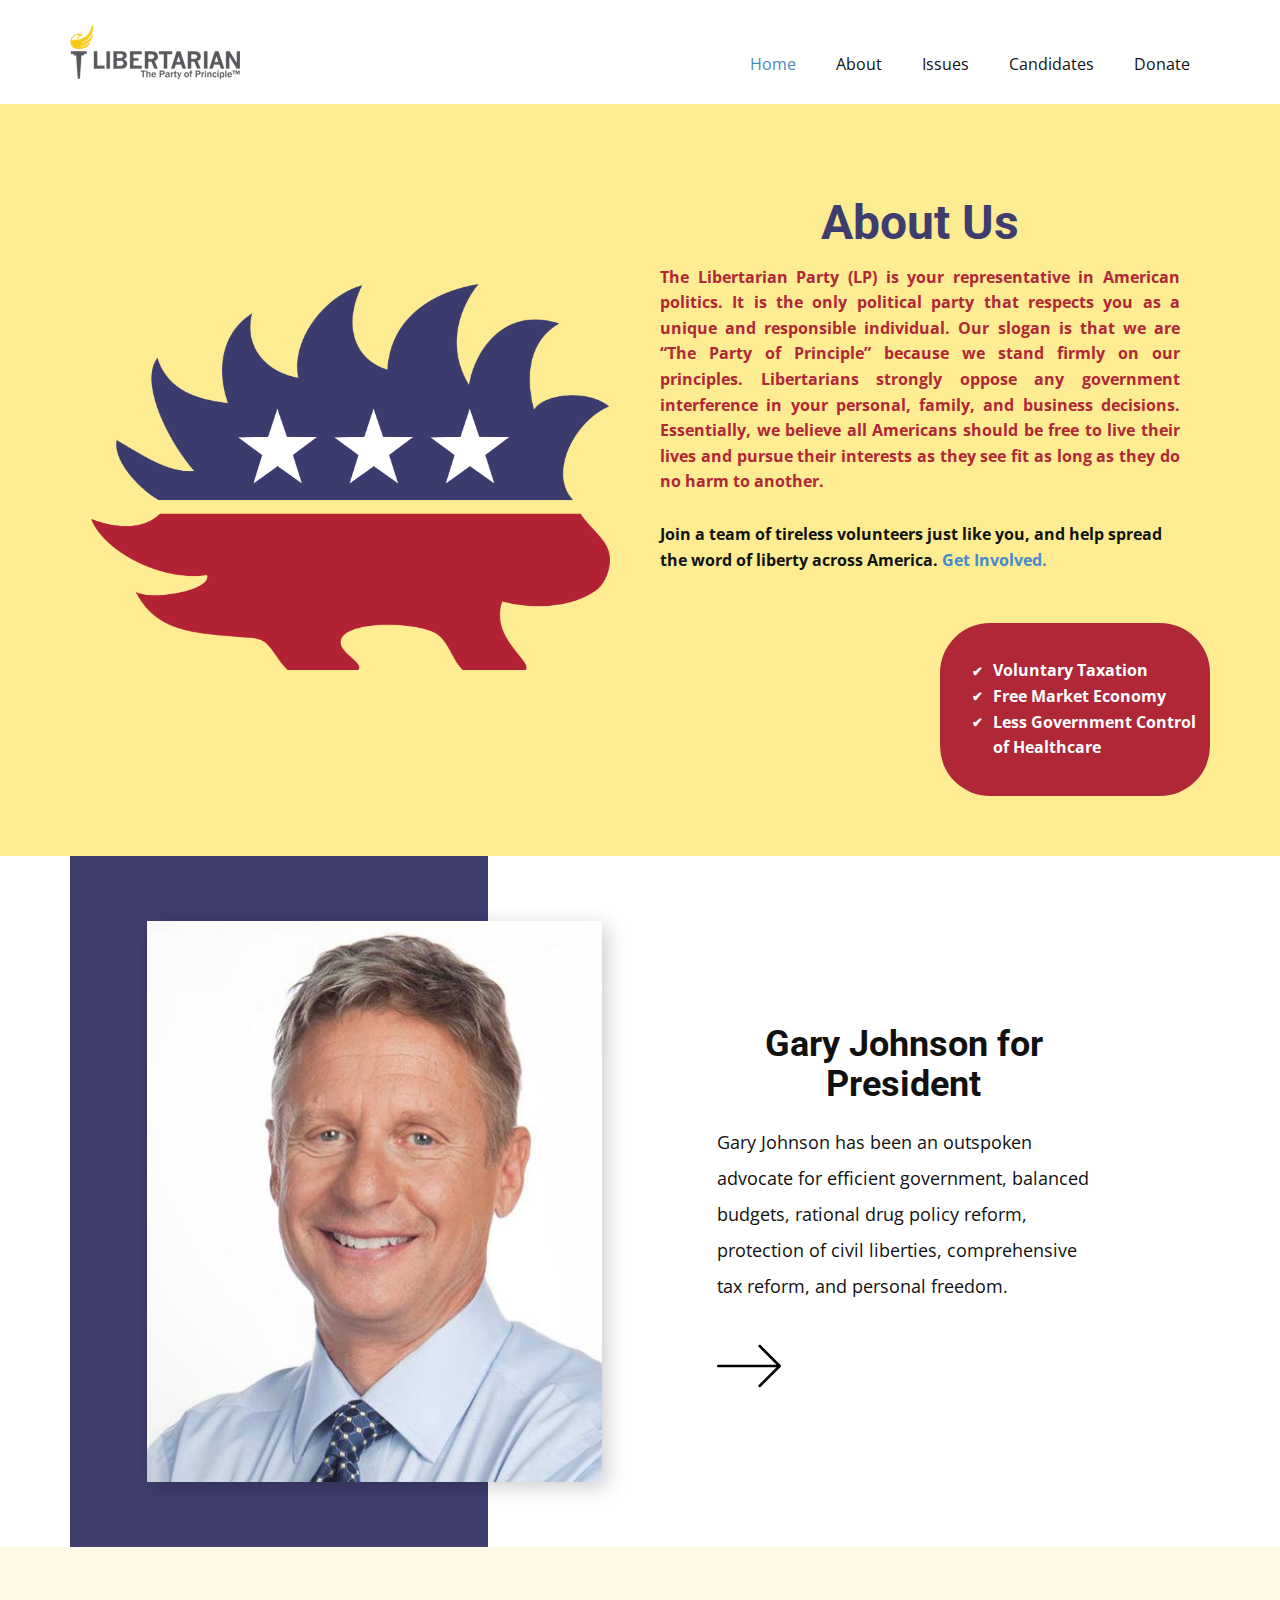
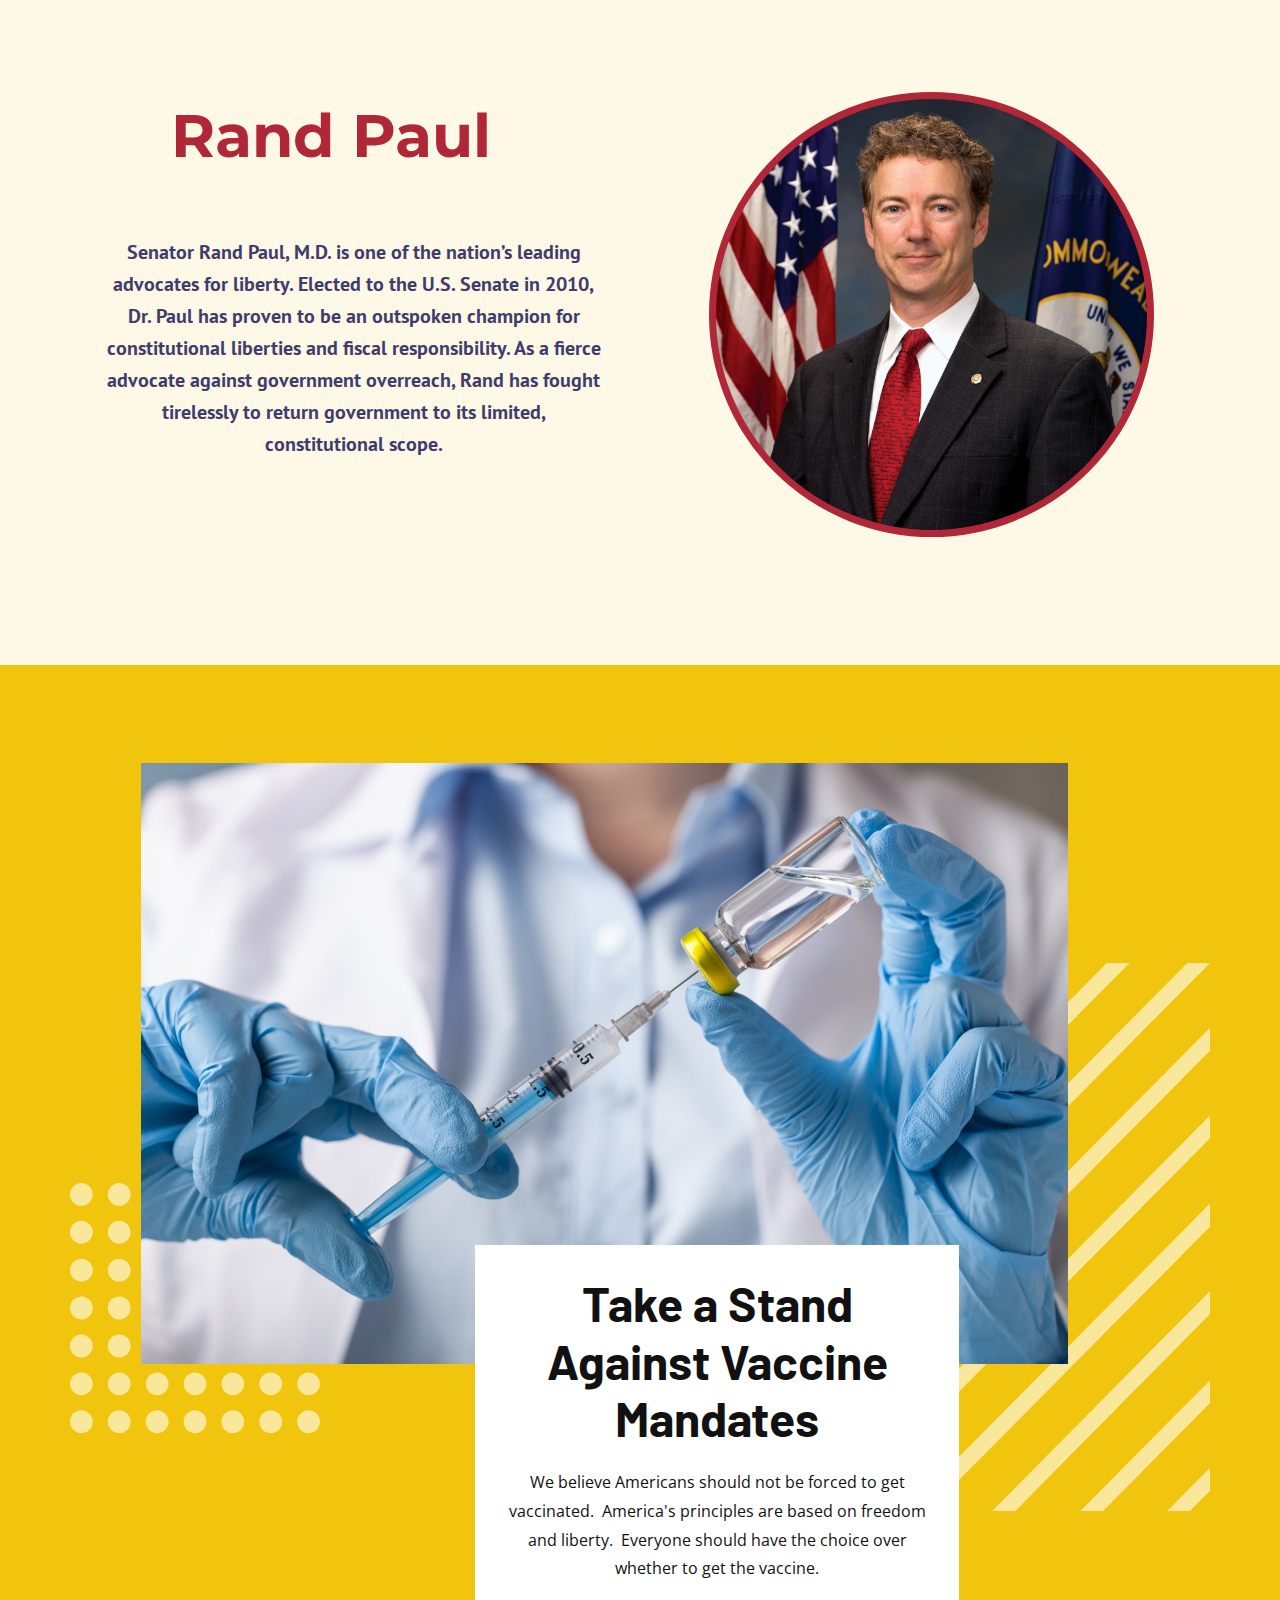
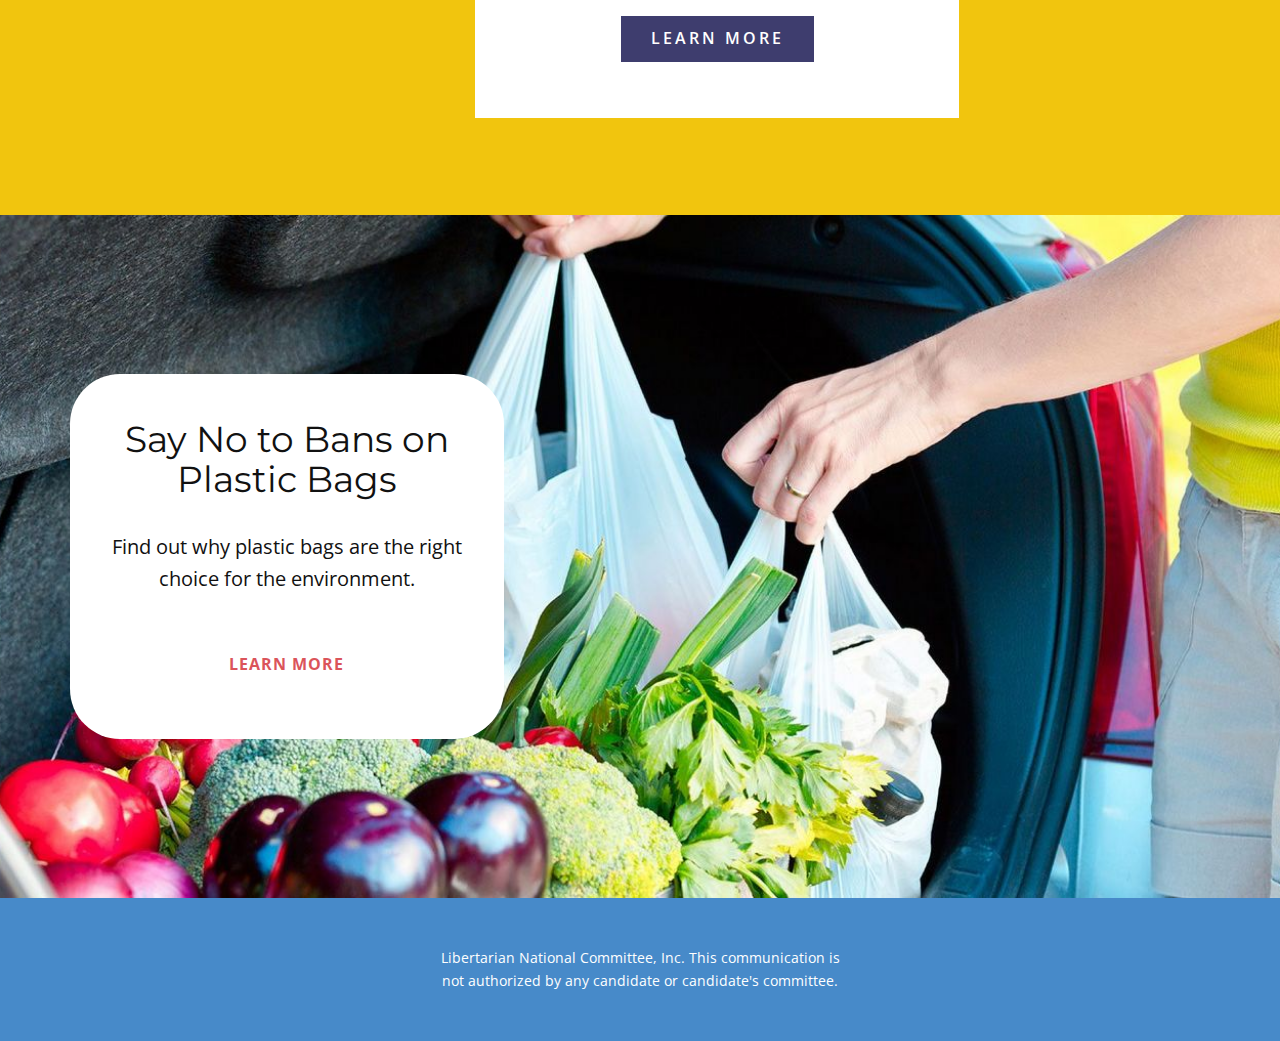
==== index.html @ 95b5e6c5 "first commit" ====
<!DOCTYPE html>
<html style="font-size: 16px;">
  <head>
    <meta name="viewport" content="width=device-width, initial-scale=1.0">
    <meta charset="utf-8">
    <meta name="keywords" content="">
    <meta name="description" content="">
    <meta name="page_type" content="np-template-header-footer-from-plugin">
    <title>Home</title>
    <link rel="stylesheet" href="nicepage.css" media="screen">
<link rel="stylesheet" href="Home.css" media="screen">
    <script class="u-script" type="text/javascript" src="jquery.js" defer=""></script>
    <script class="u-script" type="text/javascript" src="nicepage.js" defer=""></script>
    <meta name="generator" content="Nicepage 3.28.0, nicepage.com">
    <link id="u-theme-google-font" rel="stylesheet" href="https://fonts.googleapis.com/css?family=Roboto:100,100i,300,300i,400,400i,500,500i,700,700i,900,900i|Open+Sans:300,300i,400,400i,600,600i,700,700i,800,800i">
    <link id="u-page-google-font" rel="stylesheet" href="https://fonts.googleapis.com/css?family=Montserrat:100,100i,200,200i,300,300i,400,400i,500,500i,600,600i,700,700i,800,800i,900,900i|PT+Sans:400,400i,700,700i|Barlow:100,100i,200,200i,300,300i,400,400i,500,500i,600,600i,700,700i,800,800i,900,900i">
    
    
    
    
    
    
    <script type="application/ld+json">{
		"@context": "http://schema.org",
		"@type": "Organization",
		"name": "Party",
		"logo": "images/party_of_principle_logo.png"
}</script>
    <meta name="theme-color" content="#478ac9">
    <meta property="og:title" content="Home">
    <meta property="og:description" content="">
    <meta property="og:type" content="website">
  </head>
  <body data-home-page="Home.html" data-home-page-title="Home" class="u-body"><header class="u-clearfix u-header u-white u-header" id="sec-2a60"><div class="u-clearfix u-sheet u-sheet-1">
        <a href="https://nicepage.com" class="u-image u-logo u-image-1" data-image-width="170" data-image-height="56">
          <img src="images/party_of_principle_logo.png" class="u-logo-image u-logo-image-1">
        </a>
        <nav class="u-menu u-menu-dropdown u-offcanvas u-menu-1">
          <div class="menu-collapse" style="font-size: 1rem; letter-spacing: 0px;">
            <a class="u-button-style u-custom-left-right-menu-spacing u-custom-padding-bottom u-custom-top-bottom-menu-spacing u-nav-link u-text-active-palette-1-base u-text-hover-palette-2-base" href="#">
              <svg><use xmlns:xlink="http://www.w3.org/1999/xlink" xlink:href="#menu-hamburger"></use></svg>
              <svg version="1.1" xmlns="http://www.w3.org/2000/svg" xmlns:xlink="http://www.w3.org/1999/xlink"><defs><symbol id="menu-hamburger" viewBox="0 0 16 16" style="width: 16px; height: 16px;"><rect y="1" width="16" height="2"></rect><rect y="7" width="16" height="2"></rect><rect y="13" width="16" height="2"></rect>
</symbol>
</defs></svg>
            </a>
          </div>
          <div class="u-custom-menu u-nav-container">
            <ul class="u-nav u-unstyled u-nav-1"><li class="u-nav-item"><a class="u-button-style u-nav-link u-text-active-palette-1-base u-text-hover-palette-2-base" href="Home.html" style="padding: 10px 20px;">Home</a>
</li><li class="u-nav-item"><a class="u-button-style u-nav-link u-text-active-palette-1-base u-text-hover-palette-2-base" href="About.html" style="padding: 10px 20px;">About</a>
</li><li class="u-nav-item"><a class="u-button-style u-nav-link u-text-active-palette-1-base u-text-hover-palette-2-base" href="Issues.html" style="padding: 10px 20px;">Issues</a>
</li><li class="u-nav-item"><a class="u-button-style u-nav-link u-text-active-palette-1-base u-text-hover-palette-2-base" style="padding: 10px 20px;">Candidates</a>
</li><li class="u-nav-item"><a class="u-button-style u-nav-link u-text-active-palette-1-base u-text-hover-palette-2-base" style="padding: 10px 20px;">Donate</a>
</li></ul>
          </div>
          <div class="u-custom-menu u-nav-container-collapse">
            <div class="u-black u-container-style u-inner-container-layout u-opacity u-opacity-95 u-sidenav">
              <div class="u-inner-container-layout u-sidenav-overflow">
                <div class="u-menu-close"></div>
                <ul class="u-align-center u-nav u-popupmenu-items u-unstyled u-nav-2"><li class="u-nav-item"><a class="u-button-style u-nav-link" href="Home.html" style="padding: 10px 20px;">Home</a>
</li><li class="u-nav-item"><a class="u-button-style u-nav-link" href="About.html" style="padding: 10px 20px;">About</a>
</li><li class="u-nav-item"><a class="u-button-style u-nav-link" href="Issues.html" style="padding: 10px 20px;">Issues</a>
</li><li class="u-nav-item"><a class="u-button-style u-nav-link" style="padding: 10px 20px;">Candidates</a>
</li><li class="u-nav-item"><a class="u-button-style u-nav-link" style="padding: 10px 20px;">Donate</a>
</li></ul>
              </div>
            </div>
            <div class="u-black u-menu-overlay u-opacity u-opacity-70"></div>
          </div>
        </nav>
      </div></header>
    <section class="u-clearfix u-custom-color-5 u-section-1" id="carousel_c91f">
      <div class="u-clearfix u-sheet u-sheet-1">
        <div class="u-clearfix u-expanded-width u-gutter-20 u-layout-wrap u-layout-wrap-1">
          <div class="u-layout">
            <div class="u-layout-row">
              <div class="u-size-30-lg u-size-30-xl u-size-31-sm u-size-31-xs u-size-60-md">
                <div class="u-layout-col">
                  <div class="u-align-center u-container-style u-layout-cell u-left-cell u-size-60 u-layout-cell-1">
                    <div class="u-container-layout u-container-layout-1">
                      <img class="u-align-center u-image u-image-contain u-image-1" src="images/3194px-Libertarian_Party_Porcupine_28USA29.png" data-image-width="1600" data-image-height="1189">
                    </div>
                  </div>
                </div>
              </div>
              <div class="u-size-29-sm u-size-29-xs u-size-30-lg u-size-30-xl u-size-60-md">
                <div class="u-layout-col">
                  <div class="u-size-40">
                    <div class="u-layout-row">
                      <div class="u-container-style u-layout-cell u-right-cell u-size-60 u-layout-cell-2">
                        <div class="u-container-layout u-valign-bottom u-container-layout-2">
                          <h4 class="u-align-center u-text u-text-custom-color-1 u-text-1">About Us</h4>
                          <p class="u-align-justify u-text u-text-custom-color-2 u-text-2">The Libertarian Party (LP) is your representative in American politics. It is the only political party that respects you as a unique and responsible individual. Our slogan is that we are “The Party of Principle” because we stand firmly on our principles. Libertarians strongly oppose any government interference in your personal, family, and business decisions. Essentially, we believe all Americans should be free to live their lives and pursue their interests as they see fit as long as they do no harm to another.</p>
                          <p class="u-text u-text-3"> Join a team of tireless volunteers just like you, and help spread the word of liberty across America.&nbsp;<a href="http://www.lp.org/volunteer" class="u-active-none u-border-none u-btn u-button-style u-hover-none u-none u-text-palette-1-base u-btn-1">Get Involved.</a>
                          </p>
                        </div>
                      </div>
                    </div>
                  </div>
                  <div class="u-size-20">
                    <div class="u-layout-row">
                      <div class="u-container-style u-hidden-md u-hidden-sm u-hidden-xs u-layout-cell u-size-30 u-layout-cell-3">
                        <div class="u-container-layout u-container-layout-3"></div>
                      </div>
                      <div class="u-align-left-md u-align-left-sm u-align-left-xs u-container-style u-custom-color-2 u-layout-cell u-radius-50 u-right-cell u-shape-round u-size-30 u-layout-cell-4">
                        <div class="u-container-layout u-valign-middle u-container-layout-4">
                          <ul class="u-custom-list u-text u-text-default u-text-4">
                            <li>
                              <div class="class u-list-icon">
                                <div>✔</div>
                              </div>Voluntary Taxation
                            </li>
                            <li>
                              <div class="class u-list-icon">
                                <div>✔</div>
                              </div>Free Market Economy
                            </li>
                            <li>
                              <div class="class u-list-icon">
                                <div>✔</div>
                              </div>Less Government Control of Healthcare
                            </li>
                          </ul>
                        </div>
                      </div>
                    </div>
                  </div>
                </div>
              </div>
            </div>
          </div>
        </div>
      </div>
    </section>
    <section class="u-clearfix u-section-2" id="carousel_3bdb">
      <div class="u-clearfix u-sheet u-sheet-1">
        <div class="u-clearfix u-expanded-width-sm u-expanded-width-xs u-layout-wrap u-layout-wrap-1">
          <div class="u-layout">
            <div class="u-layout-row">
              <div class="u-container-style u-custom-color-1 u-layout-cell u-size-22 u-layout-cell-1">
                <div class="u-container-layout u-valign-middle-lg u-valign-middle-md u-container-layout-1">
                  <img src="images/Liber-Candidate.jpg" alt="" class="u-image u-image-default u-image-1" data-image-width="850" data-image-height="570">
                </div>
              </div>
              <div class="u-align-left u-container-style u-layout-cell u-size-38 u-layout-cell-2">
                <div class="u-container-layout u-valign-middle u-container-layout-2">
                  <h2 class="u-align-center u-text u-text-1">Gary Johnson for President</h2>
                  <p class="u-text u-text-2"> Gary Johnson has been an outspoken advocate for efficient government, balanced budgets, rational drug policy reform, protection of civil liberties, comprehensive tax reform, and personal freedom.</p><span class="u-icon u-icon-circle u-text-black u-icon-1"><svg class="u-svg-link" preserveAspectRatio="xMidYMin slice" viewBox="0 0 512 512" style=""><use xmlns:xlink="http://www.w3.org/1999/xlink" xlink:href="#svg-13fb"></use></svg><svg xmlns="http://www.w3.org/2000/svg" xmlns:xlink="http://www.w3.org/1999/xlink" version="1.1" xml:space="preserve" class="u-svg-content" viewBox="0 0 512 512" x="0px" y="0px" id="svg-13fb" style="enable-background:new 0 0 512 512;"><g><g><path d="M508.875,248.458l-160-160c-4.167-4.167-10.917-4.167-15.083,0c-4.167,4.167-4.167,10.917,0,15.083l141.792,141.792    H10.667C4.771,245.333,0,250.104,0,256s4.771,10.667,10.667,10.667h464.917L333.792,408.458c-4.167,4.167-4.167,10.917,0,15.083    c2.083,2.083,4.813,3.125,7.542,3.125c2.729,0,5.458-1.042,7.542-3.125l160-160C513.042,259.375,513.042,252.625,508.875,248.458z    "></path>
</g>
</g></svg></span>
                </div>
              </div>
            </div>
          </div>
        </div>
      </div>
    </section>
    <section class="u-align-left u-clearfix u-palette-3-light-3 u-section-3" id="carousel_ae07">
      <div class="u-clearfix u-sheet u-sheet-1">
        <div class="u-clearfix u-expanded-width u-layout-wrap u-layout-wrap-1">
          <div class="u-gutter-0 u-layout">
            <div class="u-layout-row">
              <div class="u-align-center u-container-style u-layout-cell u-size-30 u-layout-cell-1">
                <div class="u-container-layout u-container-layout-1">
                  <h2 class="u-custom-font u-font-montserrat u-text u-text-custom-color-2 u-text-default u-text-1">Rand Pa​ul</h2>
                  <p class="u-custom-font u-font-pt-sans u-text u-text-custom-color-1 u-text-default u-text-2"> Senator Rand Paul, M.D. is one of the nation’s&nbsp;leading advocates for liberty. Elected to the U.S. Senate in 2010, Dr. Paul has proven to be an outspoken champion for constitutional liberties and fiscal responsibility. As a fierce advocate against government overreach, Rand has fought tirelessly to return government to its limited, constitutional scope.</p>
                </div>
              </div>
              <div class="u-align-center u-container-style u-layout-cell u-size-30 u-layout-cell-2">
                <div class="u-container-layout u-container-layout-2">
                  <div class="u-border-7 u-border-custom-color-2 u-image u-image-circle u-image-1" data-image-width="1263" data-image-height="1600"></div>
                </div>
              </div>
            </div>
          </div>
        </div>
      </div>
    </section>
    <section class="u-clearfix u-palette-3-base u-section-4" id="carousel_a741">
      <div class="u-clearfix u-sheet u-sheet-1">
        <div class="u-shape u-shape-svg u-text-palette-3-light-2 u-shape-1">
          <svg class="u-svg-link" preserveAspectRatio="none" viewBox="0 0 160 160" style=""><use xmlns:xlink="http://www.w3.org/1999/xlink" xlink:href="#svg-e178"></use></svg>
          <svg class="u-svg-content" viewBox="0 0 160 160" x="0px" y="0px" id="svg-e178"><path d="M14.5,7.3c0,4-3.3,7.3-7.3,7.3S0,11.2,0,7.3S3.3,0,7.3,0S14.5,3.3,14.5,7.3z M7.3,24.2c-4,0-7.3,3.3-7.3,7.3
	s3.3,7.3,7.3,7.3s7.3-3.3,7.3-7.3S11.2,24.2,7.3,24.2z M31.5,0c-4,0-7.3,3.3-7.3,7.3s3.3,7.3,7.3,7.3s7.3-3.3,7.3-7.3S35.5,0,31.5,0
	z M55.8,0c-4,0-7.3,3.3-7.3,7.3s3.3,7.3,7.3,7.3S63,11.2,63,7.3S59.7,0,55.8,0z M80,0c-4,0-7.3,3.3-7.3,7.3s3.3,7.3,7.3,7.3
	s7.3-3.3,7.3-7.3S84,0,80,0z M104.2,0c-4,0-7.3,3.3-7.3,7.3s3.3,7.3,7.3,7.3c4,0,7.3-3.3,7.3-7.3S108.2,0,104.2,0z M128.5,0
	c-4,0-7.3,3.3-7.3,7.3s3.3,7.3,7.3,7.3c4,0,7.3-3.3,7.3-7.3S132.5,0,128.5,0z M152.7,0c-4,0-7.3,3.3-7.3,7.3s3.3,7.3,7.3,7.3
	c4,0,7.3-3.3,7.3-7.3S156.7,0,152.7,0z M31.5,24.2c-4,0-7.3,3.3-7.3,7.3s3.3,7.3,7.3,7.3s7.3-3.3,7.3-7.3S35.5,24.2,31.5,24.2z
	 M55.8,24.2c-4,0-7.3,3.3-7.3,7.3s3.3,7.3,7.3,7.3s7.3-3.3,7.3-7.3S59.7,24.2,55.8,24.2z M80,24.2c-4,0-7.3,3.3-7.3,7.3
	s3.3,7.3,7.3,7.3s7.3-3.3,7.3-7.3S84,24.2,80,24.2z M104.2,24.2c-4,0-7.3,3.3-7.3,7.3s3.3,7.3,7.3,7.3c4,0,7.3-3.3,7.3-7.3
	S108.2,24.2,104.2,24.2z M128.5,24.2c-4,0-7.3,3.3-7.3,7.3s3.3,7.3,7.3,7.3c4,0,7.3-3.3,7.3-7.3S132.5,24.2,128.5,24.2z M152.7,24.2
	c-4,0-7.3,3.3-7.3,7.3s3.3,7.3,7.3,7.3c4,0,7.3-3.3,7.3-7.3S156.7,24.2,152.7,24.2z M7.3,48.5c-4,0-7.3,3.3-7.3,7.3S3.3,63,7.3,63
	s7.3-3.3,7.3-7.3S11.2,48.5,7.3,48.5z M31.5,48.5c-4,0-7.3,3.3-7.3,7.3s3.3,7.3,7.3,7.3s7.3-3.3,7.3-7.3S35.5,48.5,31.5,48.5z
	 M55.8,48.5c-4,0-7.3,3.3-7.3,7.3s3.3,7.3,7.3,7.3s7.3-3.3,7.3-7.3S59.7,48.5,55.8,48.5z M80,48.5c-4,0-7.3,3.3-7.3,7.3S76,63,80,63
	s7.3-3.3,7.3-7.3S84,48.5,80,48.5z M104.2,48.5c-4,0-7.3,3.3-7.3,7.3s3.3,7.3,7.3,7.3c4,0,7.3-3.3,7.3-7.3S108.2,48.5,104.2,48.5z
	 M128.5,48.5c-4,0-7.3,3.3-7.3,7.3s3.3,7.3,7.3,7.3c4,0,7.3-3.3,7.3-7.3S132.5,48.5,128.5,48.5z M152.7,48.5c-4,0-7.3,3.3-7.3,7.3
	s3.3,7.3,7.3,7.3c4,0,7.3-3.3,7.3-7.3S156.7,48.5,152.7,48.5z M7.3,72.7C3.3,72.7,0,76,0,80s3.3,7.3,7.3,7.3s7.3-3.3,7.3-7.3
	S11.2,72.7,7.3,72.7z M31.5,72.7c-4,0-7.3,3.3-7.3,7.3s3.3,7.3,7.3,7.3s7.3-3.3,7.3-7.3S35.5,72.7,31.5,72.7z M55.8,72.7
	c-4,0-7.3,3.3-7.3,7.3s3.3,7.3,7.3,7.3S63,84,63,80S59.7,72.7,55.8,72.7z M80,72.7c-4,0-7.3,3.3-7.3,7.3s3.3,7.3,7.3,7.3
	s7.3-3.3,7.3-7.3S84,72.7,80,72.7z M104.2,72.7c-4,0-7.3,3.3-7.3,7.3s3.3,7.3,7.3,7.3c4,0,7.3-3.3,7.3-7.3S108.2,72.7,104.2,72.7z
	 M128.5,72.7c-4,0-7.3,3.3-7.3,7.3s3.3,7.3,7.3,7.3c4,0,7.3-3.3,7.3-7.3S132.5,72.7,128.5,72.7z M152.7,72.7c-4,0-7.3,3.3-7.3,7.3
	s3.3,7.3,7.3,7.3c4,0,7.3-3.3,7.3-7.3S156.7,72.7,152.7,72.7z M7.3,97c-4,0-7.3,3.3-7.3,7.3c0,4,3.3,7.3,7.3,7.3s7.3-3.3,7.3-7.3
	C14.5,100.3,11.2,97,7.3,97z M31.5,97c-4,0-7.3,3.3-7.3,7.3c0,4,3.3,7.3,7.3,7.3s7.3-3.3,7.3-7.3C38.8,100.3,35.5,97,31.5,97z
	 M55.8,97c-4,0-7.3,3.3-7.3,7.3c0,4,3.3,7.3,7.3,7.3s7.3-3.3,7.3-7.3C63,100.3,59.7,97,55.8,97z M80,97c-4,0-7.3,3.3-7.3,7.3
	c0,4,3.3,7.3,7.3,7.3s7.3-3.3,7.3-7.3C87.3,100.3,84,97,80,97z M104.2,97c-4,0-7.3,3.3-7.3,7.3c0,4,3.3,7.3,7.3,7.3
	c4,0,7.3-3.3,7.3-7.3C111.5,100.3,108.2,97,104.2,97z M128.5,97c-4,0-7.3,3.3-7.3,7.3c0,4,3.3,7.3,7.3,7.3c4,0,7.3-3.3,7.3-7.3
	C135.8,100.3,132.5,97,128.5,97z M152.7,97c-4,0-7.3,3.3-7.3,7.3c0,4,3.3,7.3,7.3,7.3c4,0,7.3-3.3,7.3-7.3
	C160,100.3,156.7,97,152.7,97z M7.3,121.2c-4,0-7.3,3.3-7.3,7.3c0,4,3.3,7.3,7.3,7.3s7.3-3.3,7.3-7.3
	C14.5,124.5,11.2,121.2,7.3,121.2z M31.5,121.2c-4,0-7.3,3.3-7.3,7.3c0,4,3.3,7.3,7.3,7.3s7.3-3.3,7.3-7.3
	C38.8,124.5,35.5,121.2,31.5,121.2z M55.8,121.2c-4,0-7.3,3.3-7.3,7.3c0,4,3.3,7.3,7.3,7.3s7.3-3.3,7.3-7.3
	C63,124.5,59.7,121.2,55.8,121.2z M80,121.2c-4,0-7.3,3.3-7.3,7.3c0,4,3.3,7.3,7.3,7.3s7.3-3.3,7.3-7.3
	C87.3,124.5,84,121.2,80,121.2z M104.2,121.2c-4,0-7.3,3.3-7.3,7.3c0,4,3.3,7.3,7.3,7.3c4,0,7.3-3.3,7.3-7.3
	C111.5,124.5,108.2,121.2,104.2,121.2z M128.5,121.2c-4,0-7.3,3.3-7.3,7.3c0,4,3.3,7.3,7.3,7.3c4,0,7.3-3.3,7.3-7.3
	C135.8,124.5,132.5,121.2,128.5,121.2z M152.7,121.2c-4,0-7.3,3.3-7.3,7.3c0,4,3.3,7.3,7.3,7.3c4,0,7.3-3.3,7.3-7.3
	C160,124.5,156.7,121.2,152.7,121.2z M7.3,145.5c-4,0-7.3,3.3-7.3,7.3c0,4,3.3,7.3,7.3,7.3s7.3-3.3,7.3-7.3
	C14.5,148.8,11.2,145.5,7.3,145.5z M31.5,145.5c-4,0-7.3,3.3-7.3,7.3c0,4,3.3,7.3,7.3,7.3s7.3-3.3,7.3-7.3
	C38.8,148.8,35.5,145.5,31.5,145.5z M55.8,145.5c-4,0-7.3,3.3-7.3,7.3c0,4,3.3,7.3,7.3,7.3s7.3-3.3,7.3-7.3
	C63,148.8,59.7,145.5,55.8,145.5z M80,145.5c-4,0-7.3,3.3-7.3,7.3c0,4,3.3,7.3,7.3,7.3s7.3-3.3,7.3-7.3
	C87.3,148.8,84,145.5,80,145.5z M104.2,145.5c-4,0-7.3,3.3-7.3,7.3c0,4,3.3,7.3,7.3,7.3c4,0,7.3-3.3,7.3-7.3
	C111.5,148.8,108.2,145.5,104.2,145.5z M128.5,145.5c-4,0-7.3,3.3-7.3,7.3c0,4,3.3,7.3,7.3,7.3c4,0,7.3-3.3,7.3-7.3
	C135.8,148.8,132.5,145.5,128.5,145.5z M152.7,145.5c-4,0-7.3,3.3-7.3,7.3c0,4,3.3,7.3,7.3,7.3c4,0,7.3-3.3,7.3-7.3
	C160,148.8,156.7,145.5,152.7,145.5z"></path></svg>
        </div>
        <div class="u-shape u-shape-svg u-text-palette-3-light-2 u-shape-2">
          <svg class="u-svg-link" preserveAspectRatio="none" viewBox="0 0 160 160" style=""><use xmlns:xlink="http://www.w3.org/1999/xlink" xlink:href="#svg-f489"></use></svg>
          <svg class="u-svg-content" viewBox="0 0 160 160" x="0px" y="0px" id="svg-f489" style="enable-background:new 0 0 160 160;"><path d="M0,153.3L153.3,0h6.7L0,160V153.3z M129.6,0h6.7L0,136.3v-6.7L129.6,0z M105.6,0h6.7L0,112.3v-6.7L105.6,0z M81.6,0h6.7
	L0,88.3v-6.7L81.6,0z M57.6,0h6.7L0,64.3v-6.7L57.6,0z M33.3,0H40L0,40v-6.7L33.3,0z M9.6,0h6.7L0,16.3V9.6L9.6,0z M18.9,160
	L160,18.9v6.7L25.6,160H18.9z M44.5,160L160,44.5v6.7L51.2,160H44.5z M70.2,160L160,70.2V77l-83,83H70.2z M95.8,160L160,95.8v6.7
	L102.6,160H95.8z M121.8,160l38.2-38.2v6.7L128.5,160H121.8z M147.4,160l12.6-12.6v6.7l-5.9,5.9L147.4,160L147.4,160z"></path></svg>
        </div>
        <img src="images/710911890-0.jpeg" alt="" class="u-image u-image-default u-image-1" data-image-width="1500" data-image-height="1000">
        <div class="u-align-left u-container-style u-expanded-width-xs u-group u-white u-group-1">
          <div class="u-container-layout u-container-layout-1">
            <h3 class="u-align-center u-custom-font u-text u-text-1">Take a Stand Against Vaccine Mandates</h3>
            <p class="u-align-center u-text u-text-2"> We believe Americans should not be forced to get vaccinated.&nbsp; America's principles are based on freedom and liberty.&nbsp; Everyone should have the choice over whether to get the vaccine.</p>
            <a href="https://nicepage.com/wordpress-themes" class="u-active-black u-align-center u-border-none u-btn u-button-style u-custom-color-1 u-hover-black u-btn-1">learn more</a>
          </div>
        </div>
      </div>
    </section>
    <section class="u-clearfix u-image u-valign-middle-md u-section-5" id="carousel_b260" data-image-width="1600" data-image-height="667">
      <div class="u-clearfix u-sheet u-valign-middle u-sheet-1">
        <div class="u-align-center u-container-style u-group u-radius-50 u-shape-round u-white u-group-1">
          <div class="u-container-layout u-valign-middle u-container-layout-1">
            <h1 class="u-custom-font u-font-montserrat u-text u-text-default u-text-1">Say No to Bans on Plastic Bags</h1>
            <p class="u-text u-text-default u-text-2">Find out why plastic bags are the right choice for the environment. </p>
            <a href="https://nicepage.com/landing-page" class="u-active-palette-2-base u-border-none u-btn u-btn-round u-button-style u-hover-palette-2-base u-radius-50 u-text-active-white u-text-hover-white u-text-palette-2-base u-white u-btn-1">learn more</a>
          </div>
        </div>
      </div>
    </section>
    
    
    <footer class="u-align-center u-clearfix u-footer u-palette-1-base u-footer" id="sec-eb5e"><div class="u-clearfix u-sheet u-valign-middle u-sheet-1">
        <p class="u-small-text u-text u-text-variant u-text-1">Libertarian National Committee, Inc. This communication is not authorized by any candidate or candidate's committee.</p>
      </div></footer>
  </body>
</html>
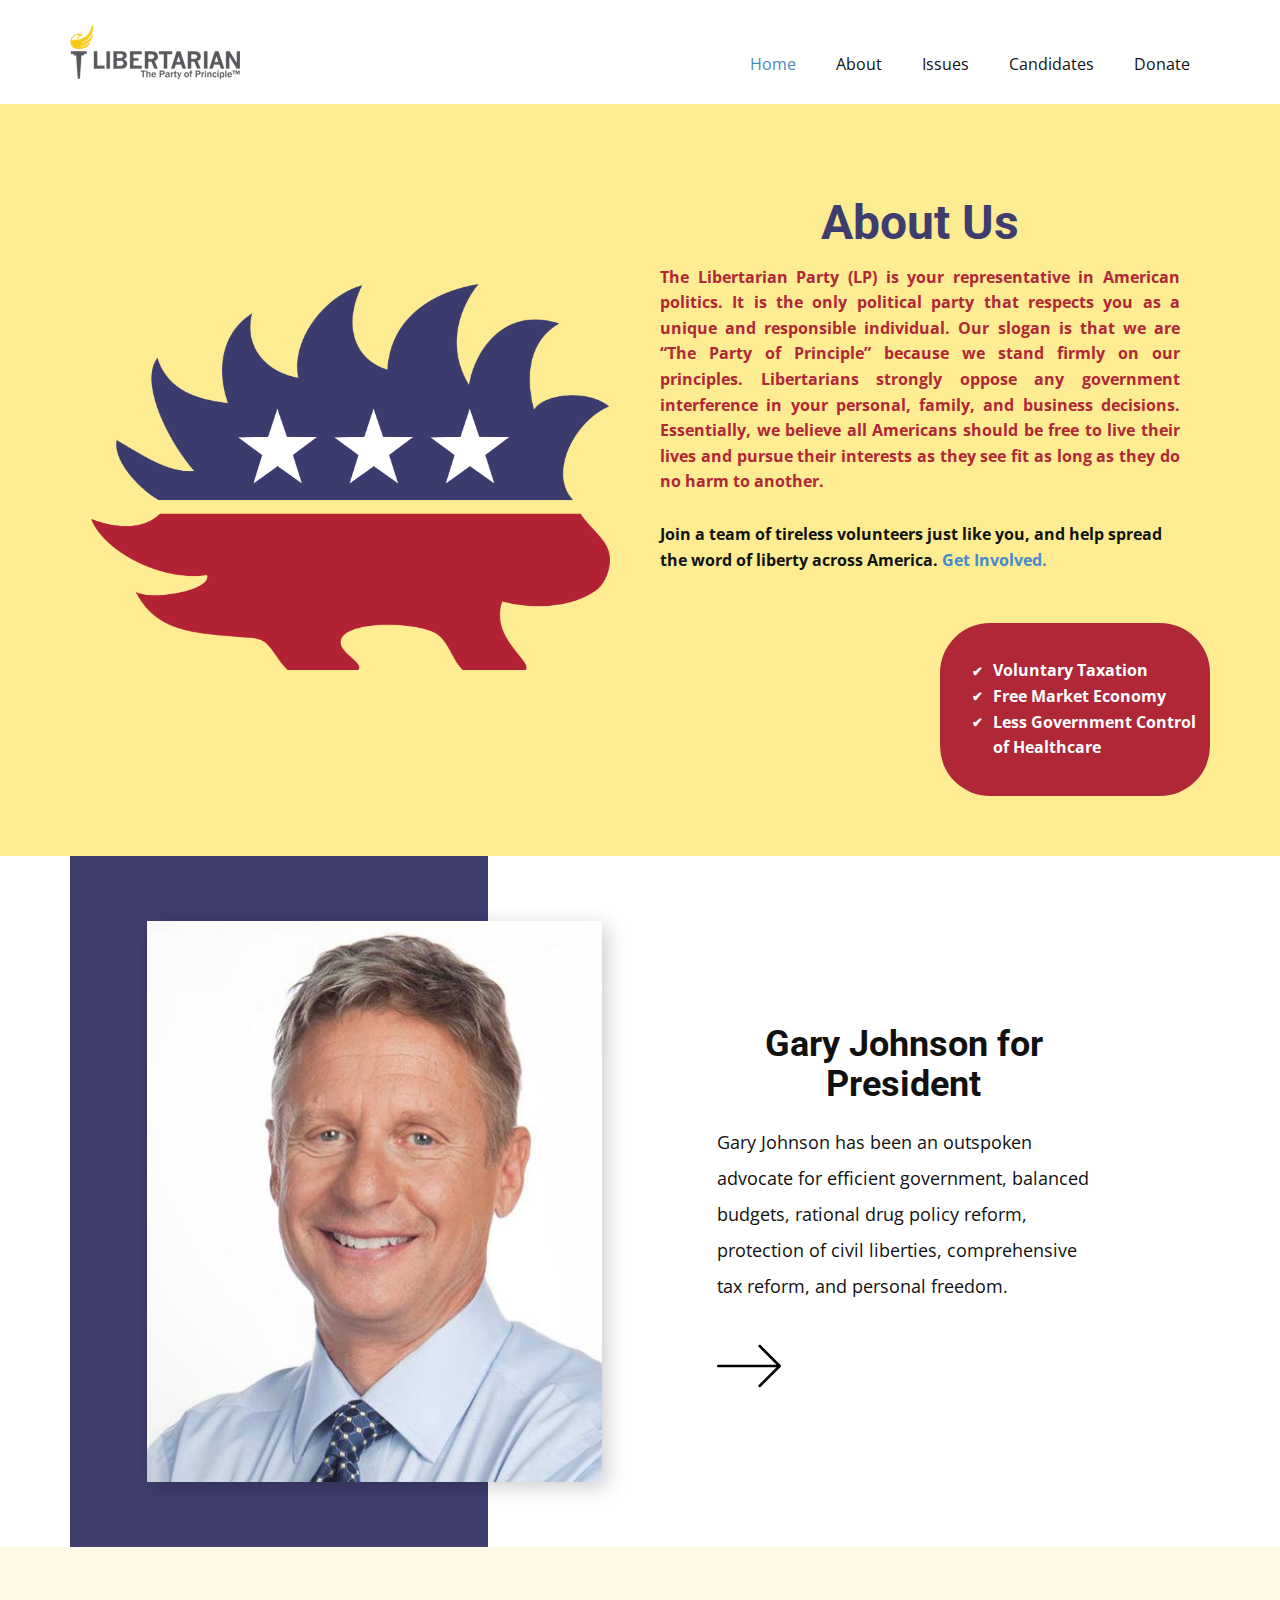
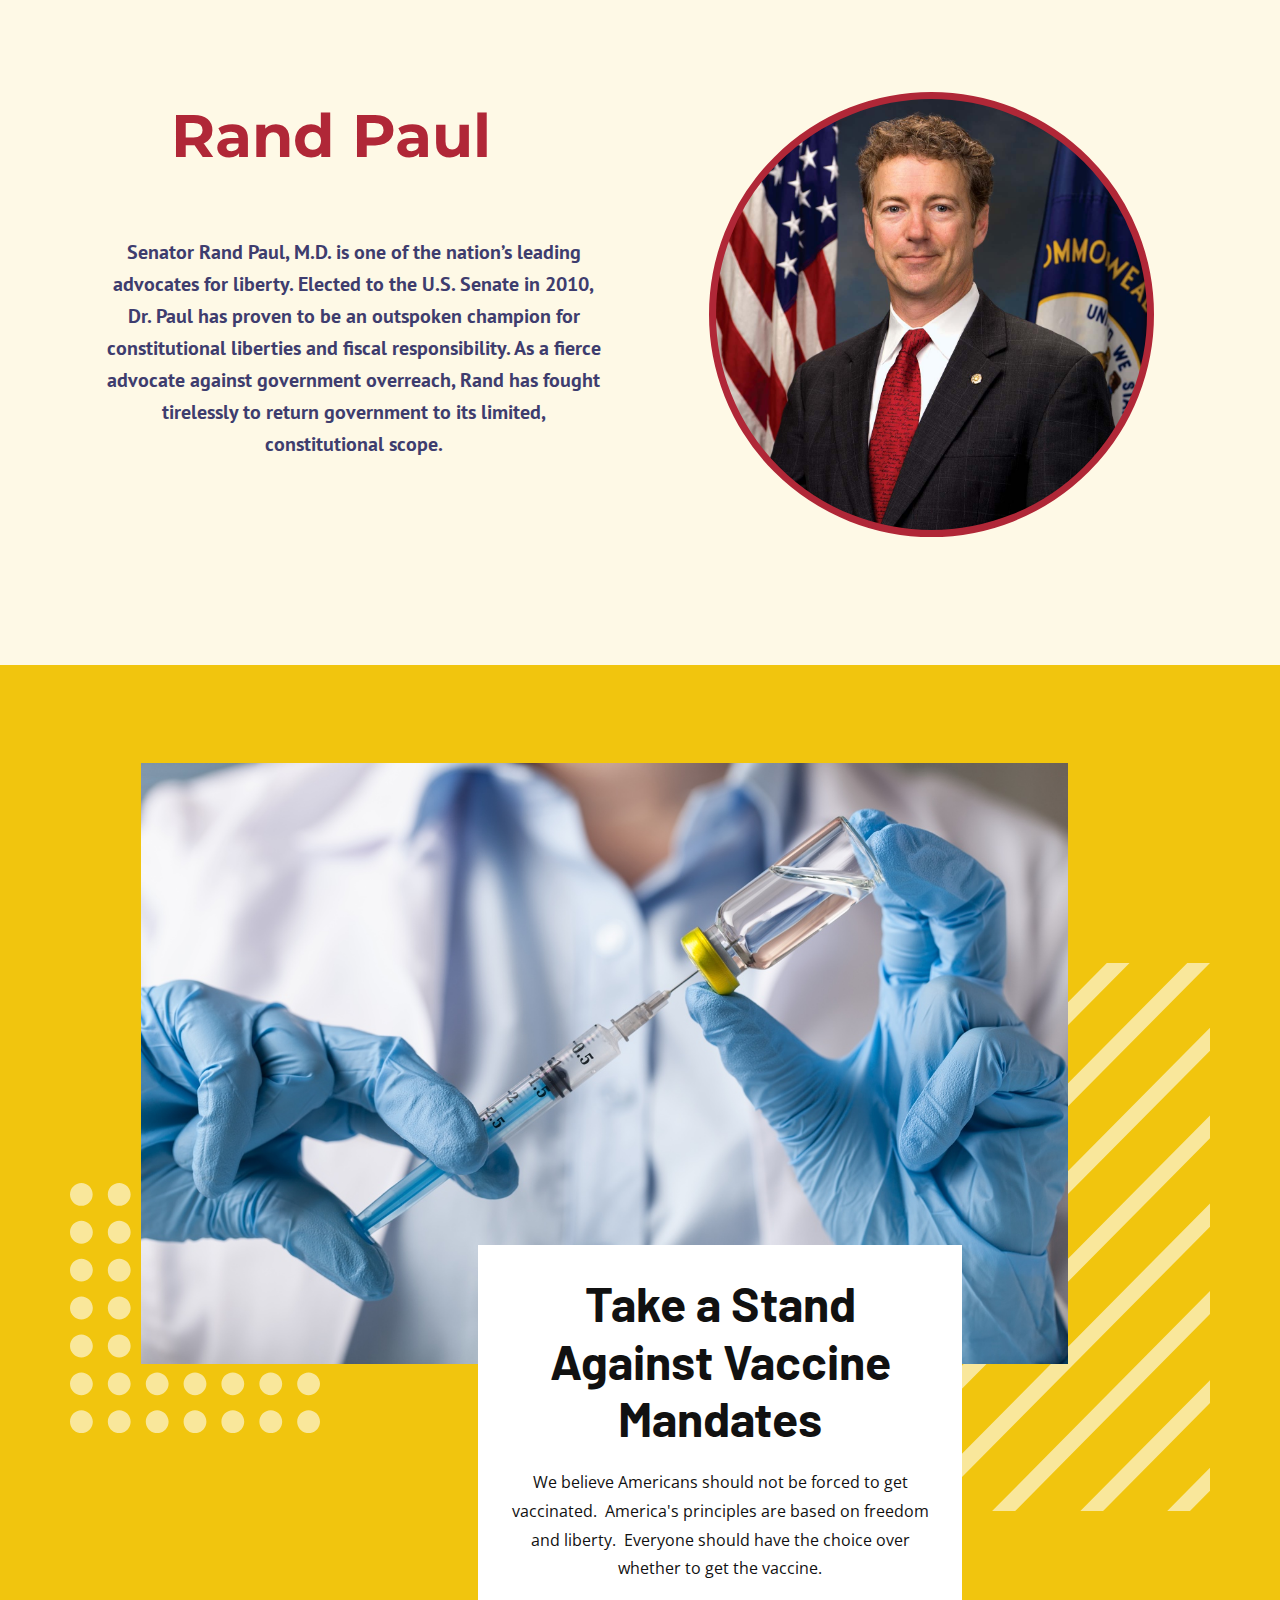
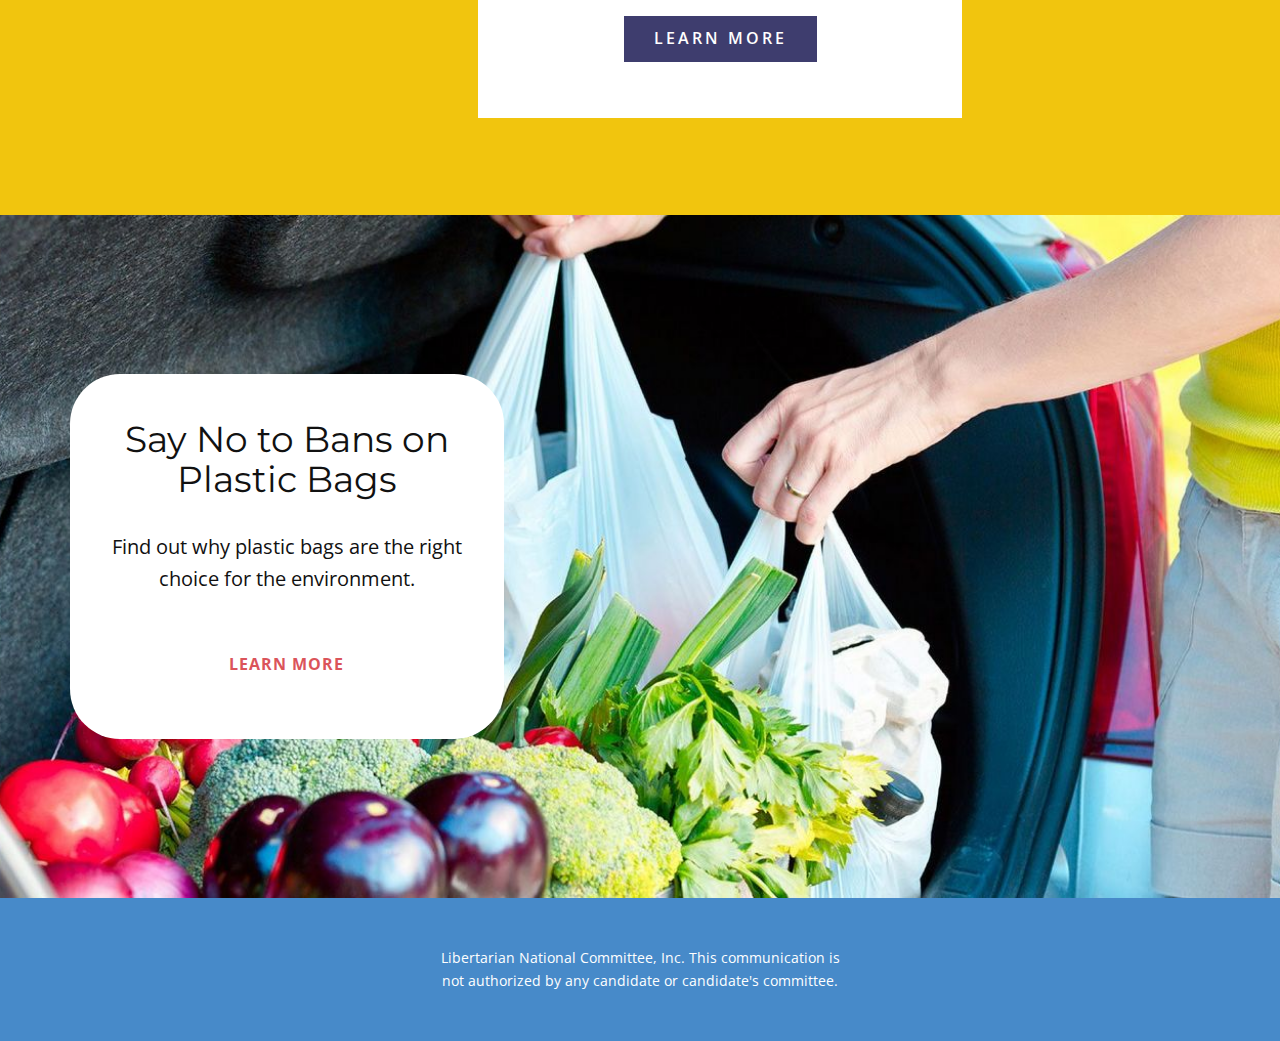
==== commit 4d1af88b: "updates" ====
--- a/index.html
+++ b/index.html
@@ -232,7 +232,7 @@
           <div class="u-container-layout u-container-layout-1">
             <h3 class="u-align-center u-custom-font u-text u-text-1">Take a Stand Against Vaccine Mandates</h3>
             <p class="u-align-center u-text u-text-2"> We believe Americans should not be forced to get vaccinated.&nbsp; America's principles are based on freedom and liberty.&nbsp; Everyone should have the choice over whether to get the vaccine.</p>
-            <a href="https://nicepage.com/wordpress-themes" class="u-active-black u-align-center u-border-none u-btn u-button-style u-custom-color-1 u-hover-black u-btn-1">learn more</a>
+            <a href="About.html" data-page-id="259845456" class="u-active-black u-align-center u-border-none u-btn u-button-style u-custom-color-1 u-hover-black u-btn-1">learn more</a>
           </div>
         </div>
       </div>
--- a/Home.css
+++ b/Home.css
@@ -534,7 +534,7 @@
   min-height: 473px;
   background-image: none;
   height: auto;
-  margin: -119px 251px 60px auto;
+  margin: -119px 248px 60px auto;
 }
 
 .u-section-4 .u-container-layout-1 {
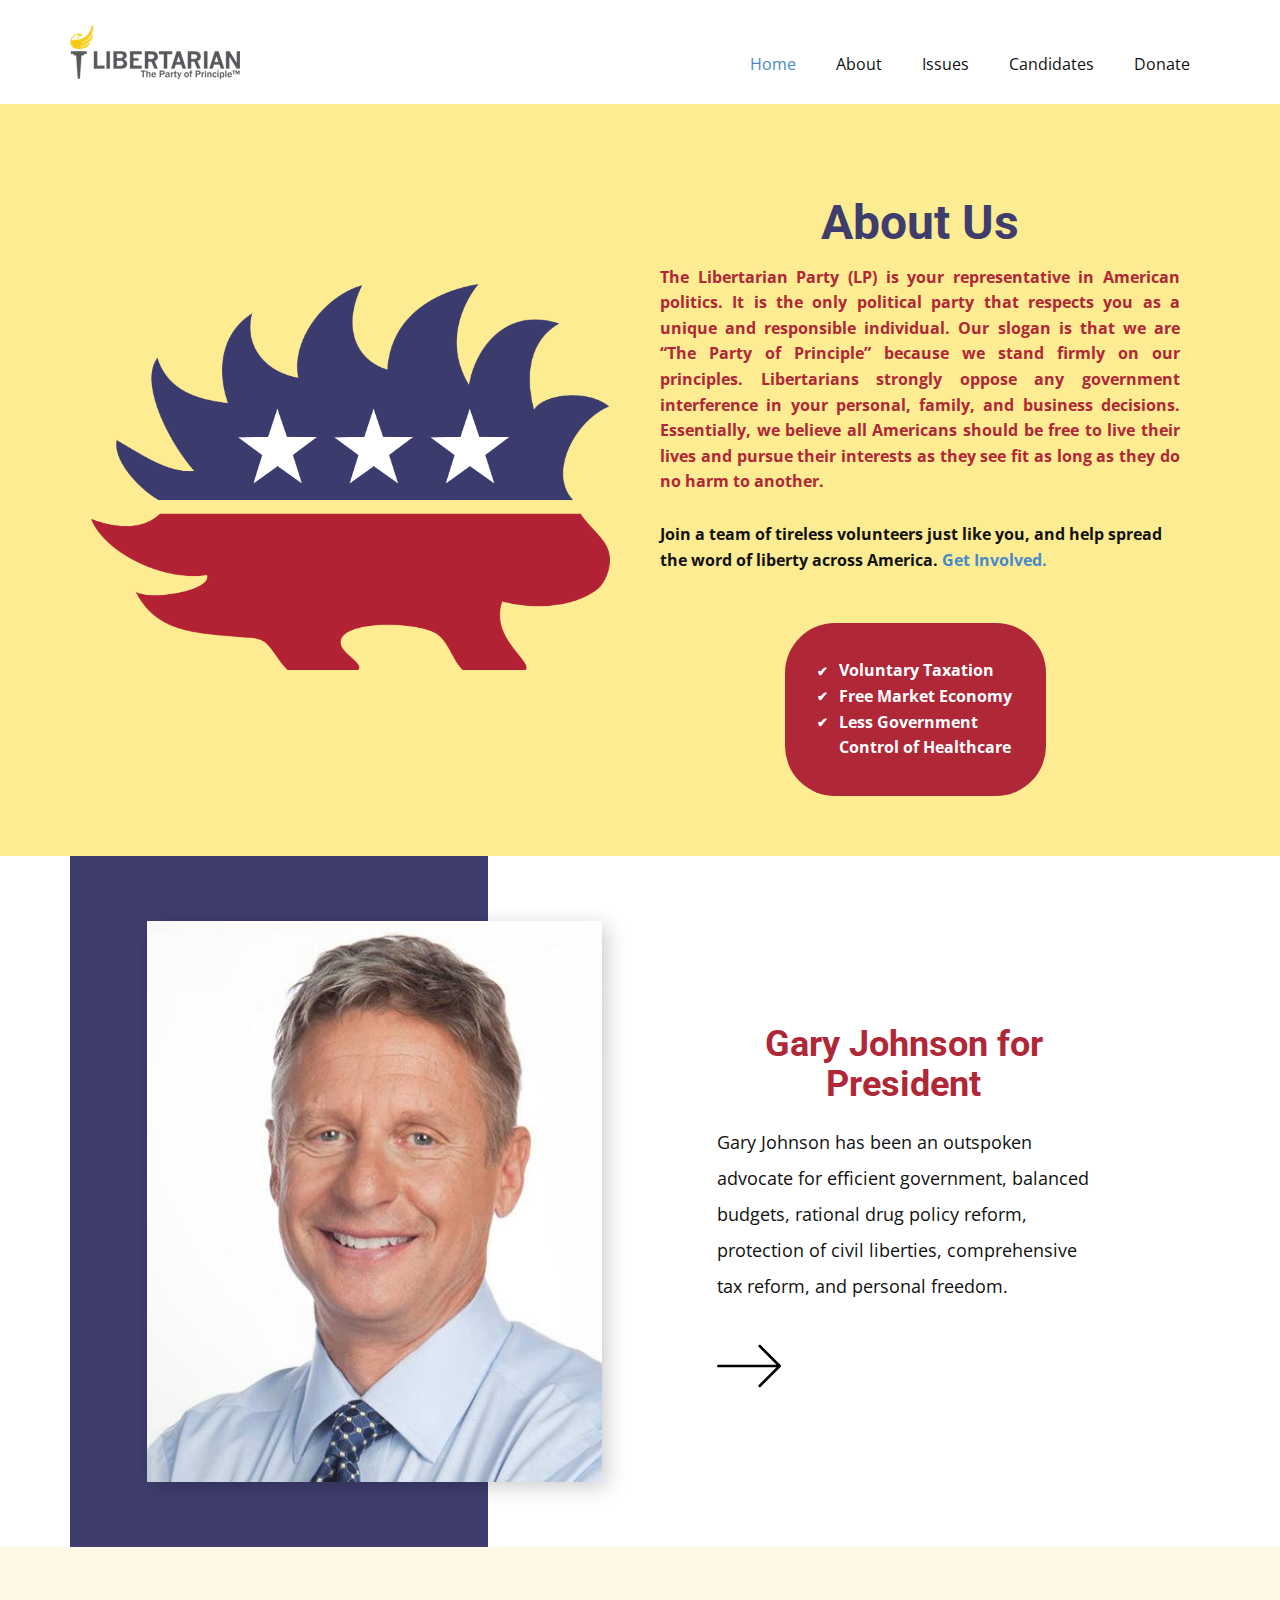
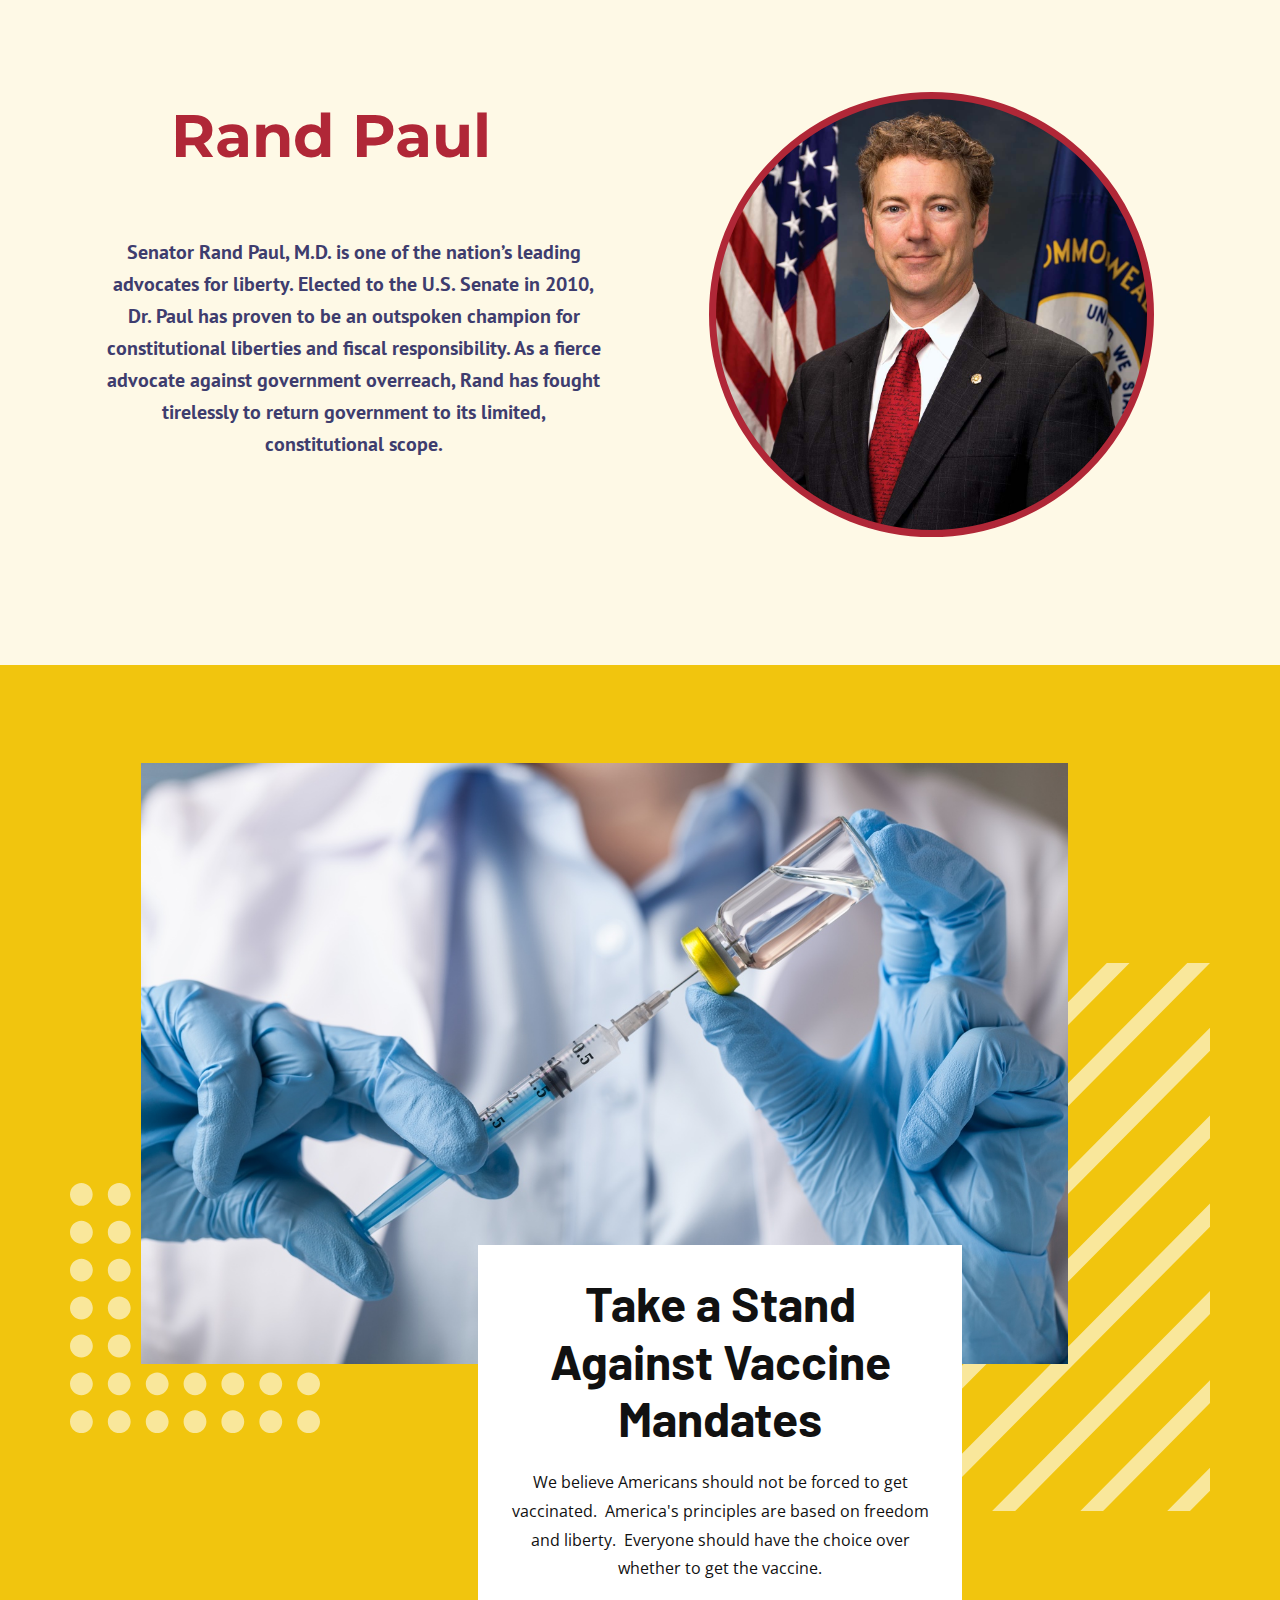
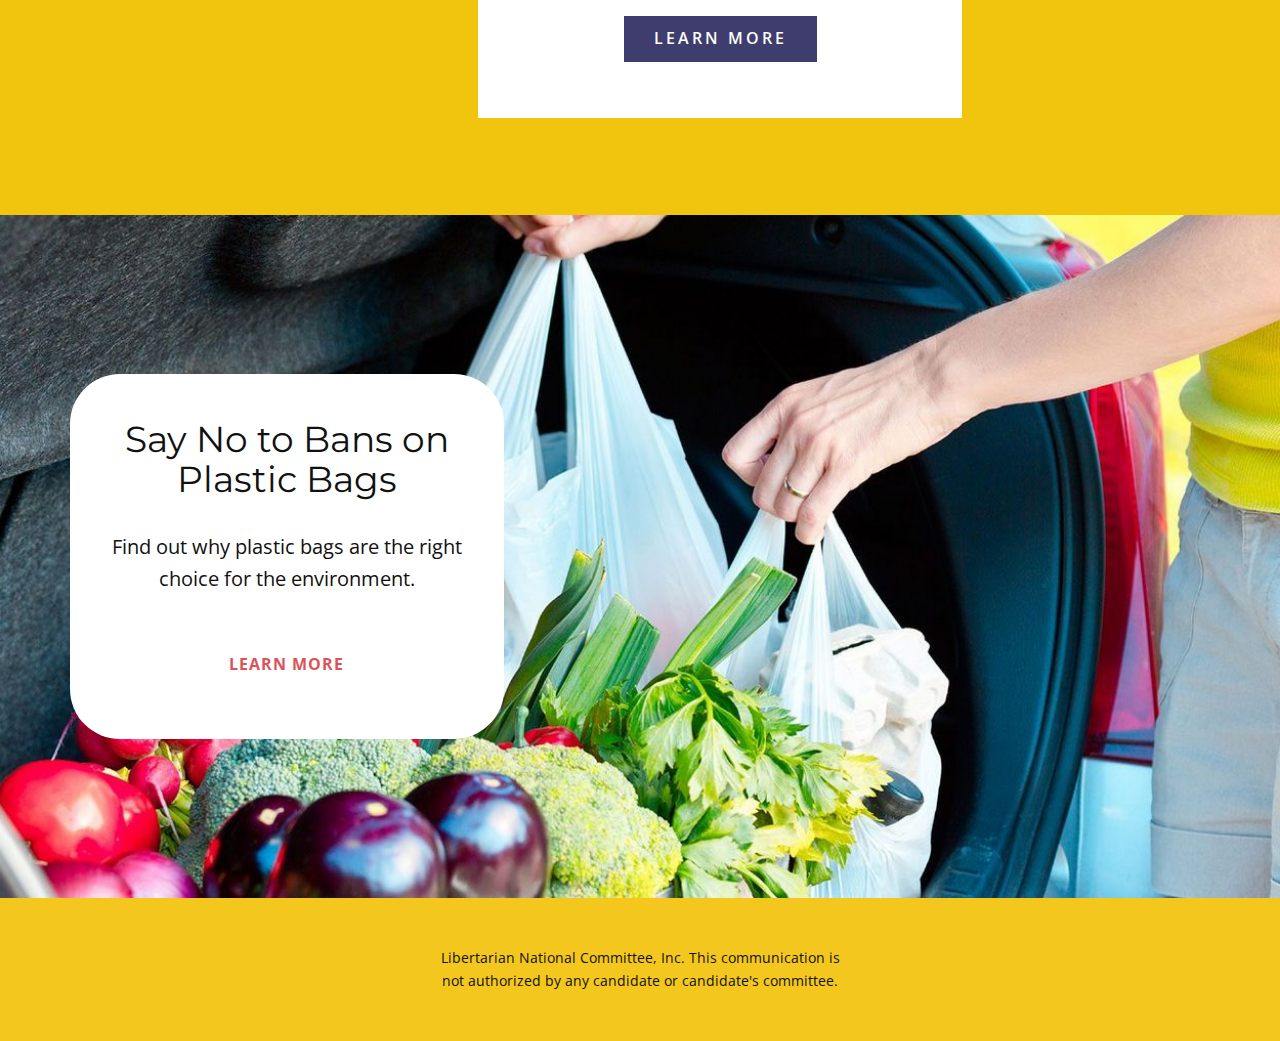
==== commit 751c8c07: "updates" ====
--- a/index.html
+++ b/index.html
@@ -98,10 +98,10 @@
                   </div>
                   <div class="u-size-20">
                     <div class="u-layout-row">
-                      <div class="u-container-style u-hidden-md u-hidden-sm u-hidden-xs u-layout-cell u-size-30 u-layout-cell-3">
+                      <div class="u-container-style u-hidden-md u-hidden-sm u-hidden-xs u-layout-cell u-size-14 u-layout-cell-3">
                         <div class="u-container-layout u-container-layout-3"></div>
                       </div>
-                      <div class="u-align-left-md u-align-left-sm u-align-left-xs u-container-style u-custom-color-2 u-layout-cell u-radius-50 u-right-cell u-shape-round u-size-30 u-layout-cell-4">
+                      <div class="u-align-left-md u-align-left-sm u-align-left-xs u-container-style u-custom-color-2 u-layout-cell u-radius-50 u-right-cell u-shape-round u-size-29 u-layout-cell-4">
                         <div class="u-container-layout u-valign-middle u-container-layout-4">
                           <ul class="u-custom-list u-text u-text-default u-text-4">
                             <li>
@@ -122,6 +122,9 @@
                           </ul>
                         </div>
                       </div>
+                      <div class="u-container-style u-layout-cell u-size-17">
+                        <div class="u-container-layout u-container-layout-5"></div>
+                      </div>
                     </div>
                   </div>
                 </div>
@@ -143,7 +146,7 @@
               </div>
               <div class="u-align-left u-container-style u-layout-cell u-size-38 u-layout-cell-2">
                 <div class="u-container-layout u-valign-middle u-container-layout-2">
-                  <h2 class="u-align-center u-text u-text-1">Gary Johnson for President</h2>
+                  <h2 class="u-align-center u-text u-text-custom-color-2 u-text-1">Gary Johnson for President</h2>
                   <p class="u-text u-text-2"> Gary Johnson has been an outspoken advocate for efficient government, balanced budgets, rational drug policy reform, protection of civil liberties, comprehensive tax reform, and personal freedom.</p><span class="u-icon u-icon-circle u-text-black u-icon-1"><svg class="u-svg-link" preserveAspectRatio="xMidYMin slice" viewBox="0 0 512 512" style=""><use xmlns:xlink="http://www.w3.org/1999/xlink" xlink:href="#svg-13fb"></use></svg><svg xmlns="http://www.w3.org/2000/svg" xmlns:xlink="http://www.w3.org/1999/xlink" version="1.1" xml:space="preserve" class="u-svg-content" viewBox="0 0 512 512" x="0px" y="0px" id="svg-13fb" style="enable-background:new 0 0 512 512;"><g><g><path d="M508.875,248.458l-160-160c-4.167-4.167-10.917-4.167-15.083,0c-4.167,4.167-4.167,10.917,0,15.083l141.792,141.792    H10.667C4.771,245.333,0,250.104,0,256s4.771,10.667,10.667,10.667h464.917L333.792,408.458c-4.167,4.167-4.167,10.917,0,15.083    c2.083,2.083,4.813,3.125,7.542,3.125c2.729,0,5.458-1.042,7.542-3.125l160-160C513.042,259.375,513.042,252.625,508.875,248.458z    "></path>
 </g>
 </g></svg></span>
@@ -250,7 +253,7 @@
     </section>
     
     
-    <footer class="u-align-center u-clearfix u-footer u-palette-1-base u-footer" id="sec-eb5e"><div class="u-clearfix u-sheet u-valign-middle u-sheet-1">
+    <footer class="u-align-center u-clearfix u-custom-color-4 u-footer u-footer" id="sec-eb5e"><div class="u-clearfix u-sheet u-valign-middle u-sheet-1">
         <p class="u-small-text u-text u-text-variant u-text-1">Libertarian National Committee, Inc. This communication is not authorized by any candidate or candidate's committee.</p>
       </div></footer>
   </body>
--- a/Home.css
+++ b/Home.css
@@ -10,6 +10,7 @@
   margin-top: 60px;
   margin-bottom: 60px;
   margin-left: auto;
+  min-height: 625px;
 }
 
 .u-section-1 .u-layout-cell-1 {
@@ -62,7 +63,7 @@
 }
 
 .u-section-1 .u-container-layout-3 {
-  padding: 10px;
+  padding: 10px 205px 10px 10px;
 }
 
 .u-section-1 .u-layout-cell-4 {
@@ -80,12 +81,17 @@
   margin: 0 auto 0 21px;
 }
 
+.u-section-1 .u-container-layout-5 {
+  padding: 30px;
+}
+
 @media (max-width: 1199px) {
   .u-section-1 .u-sheet-1 {
-    min-height: 575px;
+    min-height: 563px;
   }
 
   .u-section-1 .u-layout-wrap-1 {
+    min-height: 374px;
     margin-left: initial;
   }
 
@@ -114,7 +120,12 @@
 
 @media (max-width: 991px) {
   .u-section-1 .u-sheet-1 {
-    min-height: 444px;
+    min-height: 1120px;
+  }
+
+  .u-section-1 .u-layout-wrap-1 {
+    min-height: 386px;
+    margin-left: initial;
   }
 
   .u-section-1 .u-layout-cell-1 {
@@ -129,6 +140,10 @@
     min-height: 244px;
   }
 
+  .u-section-1 .u-container-layout-3 {
+    padding-right: 30px;
+  }
+
   .u-section-1 .u-layout-cell-4 {
     min-height: 100px;
   }
@@ -140,7 +155,12 @@
 
 @media (max-width: 767px) {
   .u-section-1 .u-sheet-1 {
-    min-height: 666px;
+    min-height: 1156px;
+  }
+
+  .u-section-1 .u-layout-wrap-1 {
+    min-height: 322px;
+    margin-left: initial;
   }
 
   .u-section-1 .u-layout-cell-1 {
@@ -152,17 +172,26 @@
   }
 
   .u-section-1 .u-layout-cell-3 {
-    min-height: 366px;
+    min-height: 998px;
+  }
+
+  .u-section-1 .u-container-layout-3 {
+    padding-right: 10px;
   }
 
   .u-section-1 .u-container-layout-4 {
     padding-left: 40px;
   }
+
+  .u-section-1 .u-container-layout-5 {
+    padding-left: 10px;
+    padding-right: 10px;
+  }
 }
 
 @media (max-width: 575px) {
   .u-section-1 .u-sheet-1 {
-    min-height: 530px;
+    min-height: 813px;
   }
 
   .u-section-1 .u-layout-cell-1 {
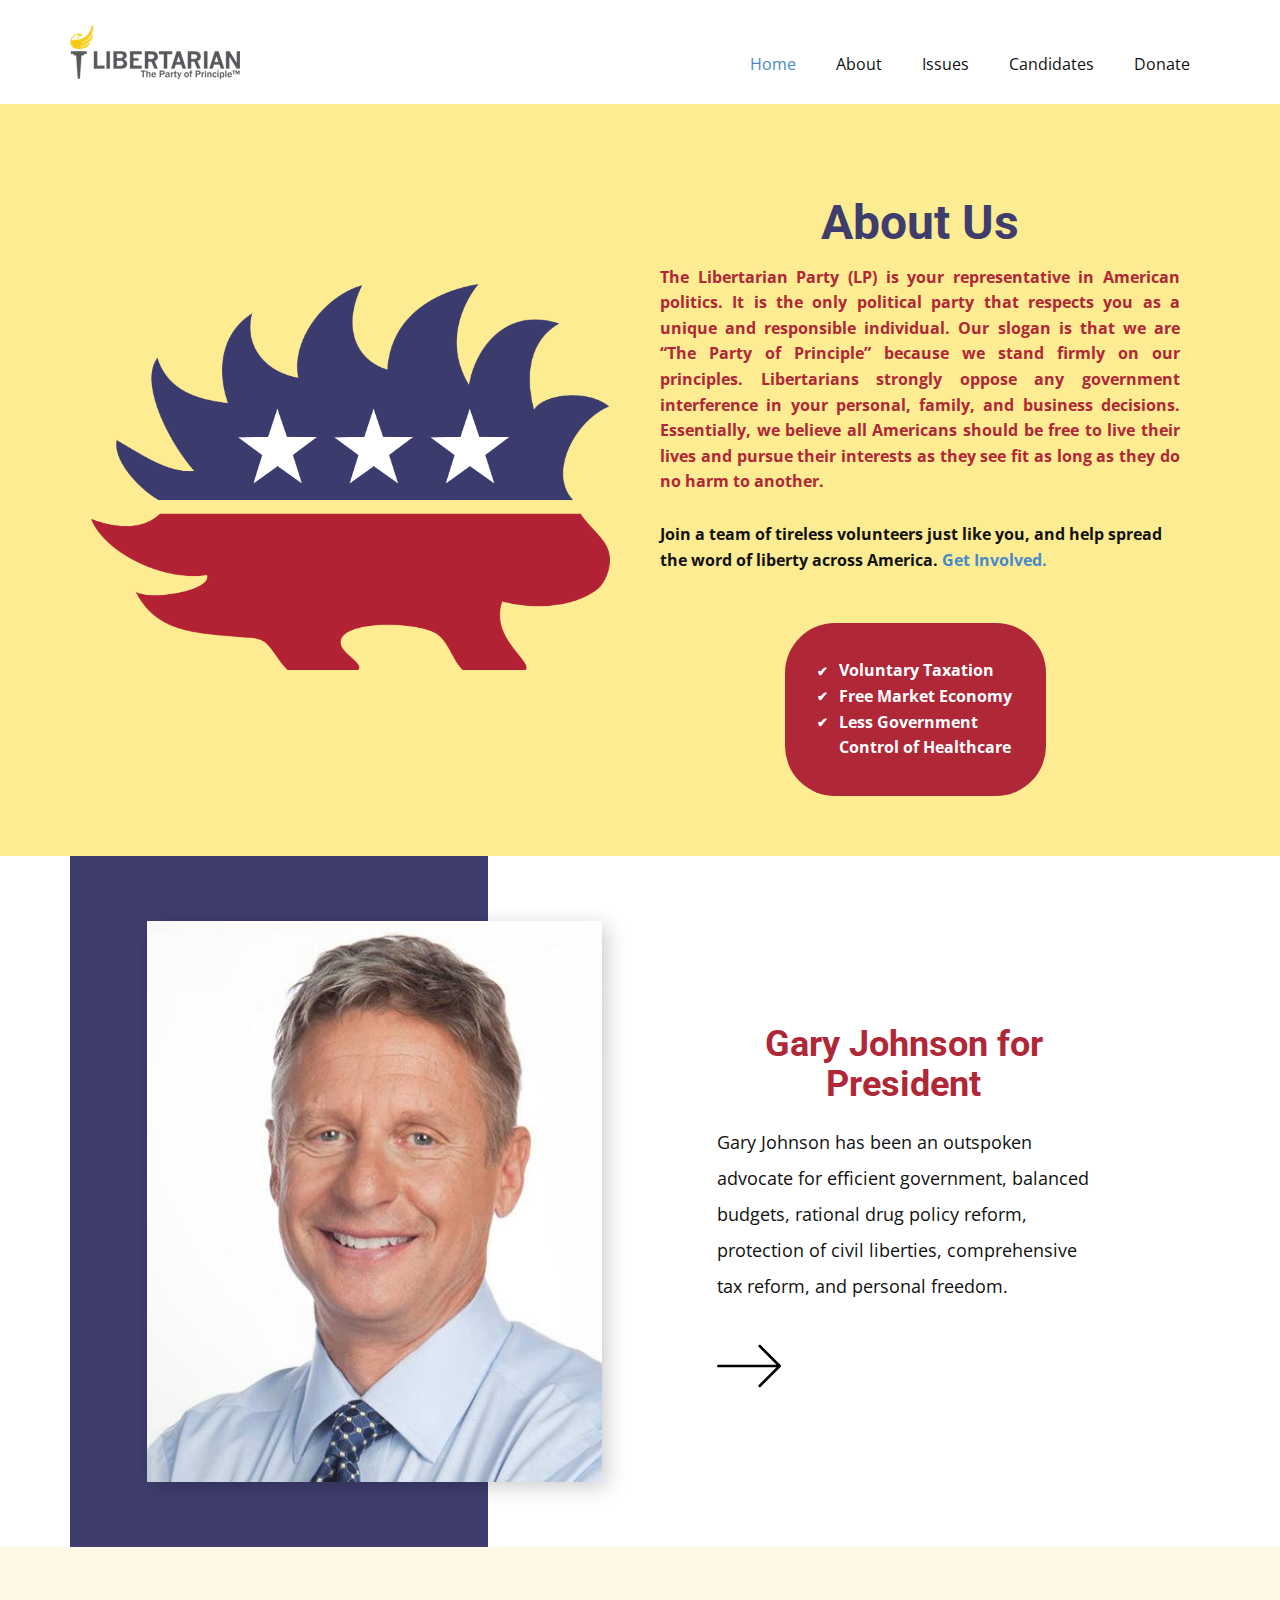
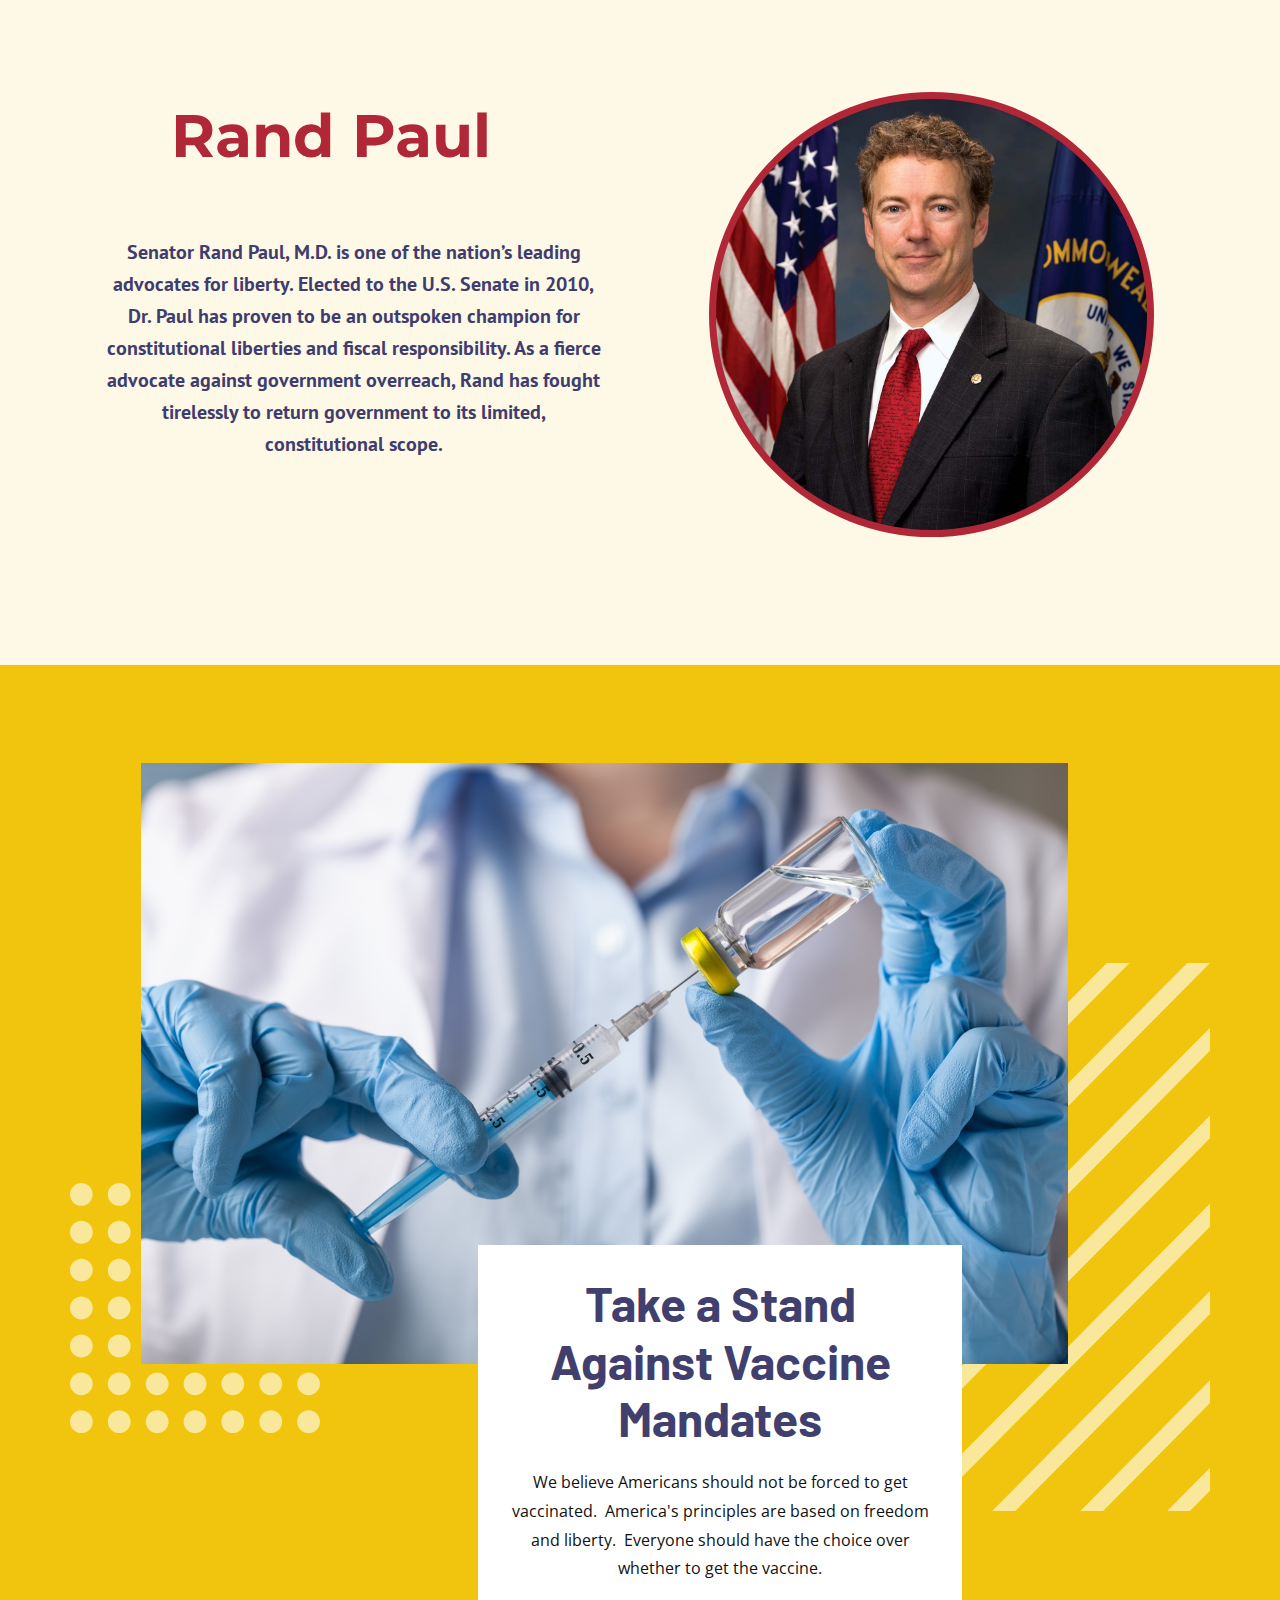
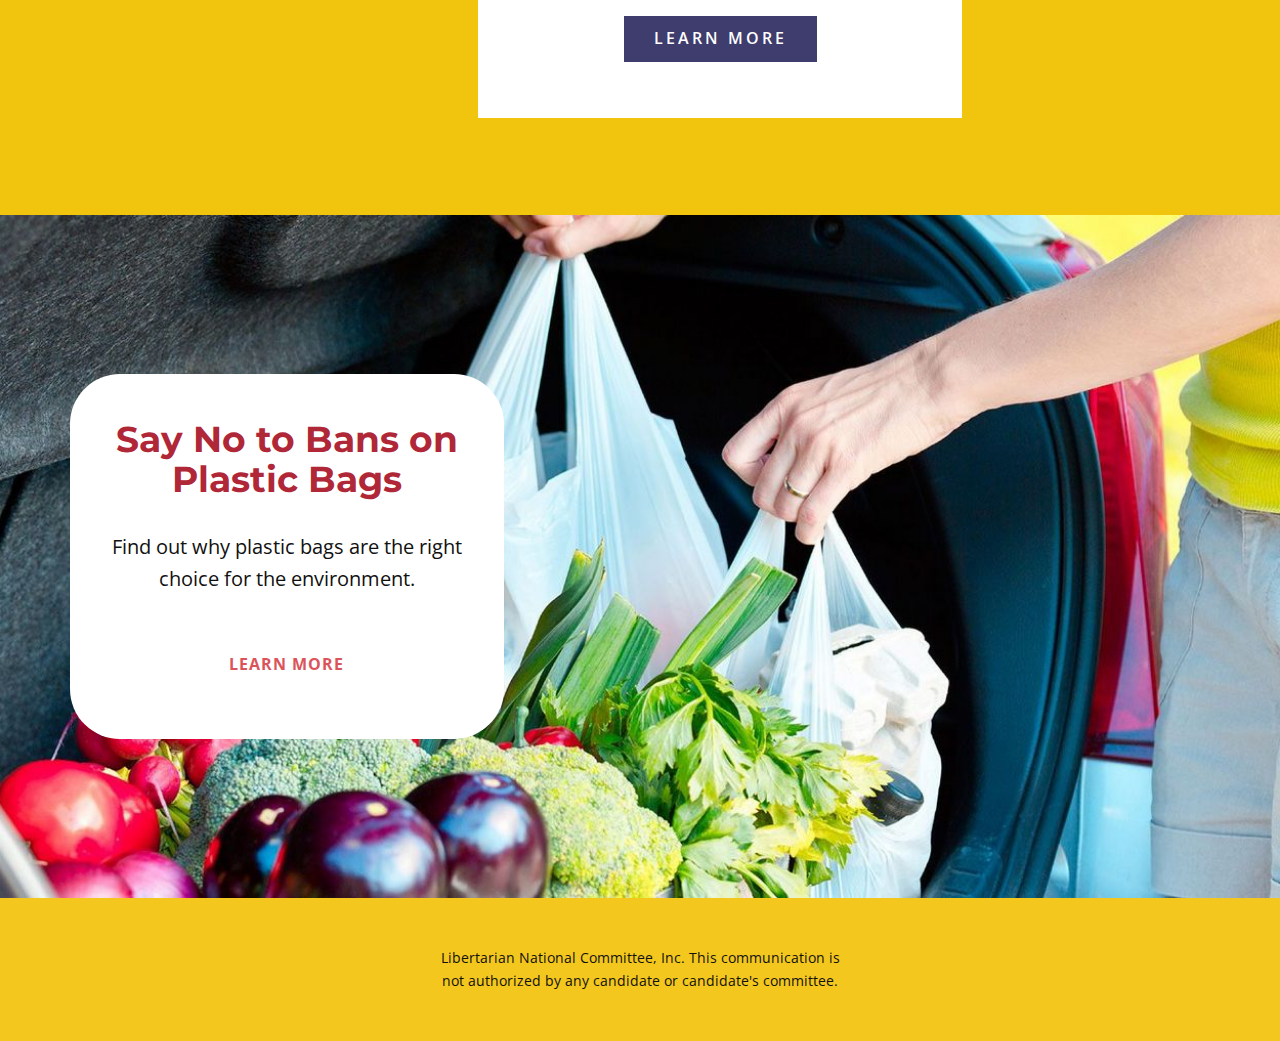
==== commit d2d28d34: "updates" ====
--- a/index.html
+++ b/index.html
@@ -232,8 +232,8 @@
         </div>
         <img src="images/710911890-0.jpeg" alt="" class="u-image u-image-default u-image-1" data-image-width="1500" data-image-height="1000">
         <div class="u-align-left u-container-style u-expanded-width-xs u-group u-white u-group-1">
-          <div class="u-container-layout u-container-layout-1">
-            <h3 class="u-align-center u-custom-font u-text u-text-1">Take a Stand Against Vaccine Mandates</h3>
+          <div class="u-container-layout u-valign-top u-container-layout-1">
+            <h3 class="u-align-center u-custom-font u-text u-text-custom-color-6 u-text-1">Take a Stand Against Vaccine Mandates</h3>
             <p class="u-align-center u-text u-text-2"> We believe Americans should not be forced to get vaccinated.&nbsp; America's principles are based on freedom and liberty.&nbsp; Everyone should have the choice over whether to get the vaccine.</p>
             <a href="About.html" data-page-id="259845456" class="u-active-black u-align-center u-border-none u-btn u-button-style u-custom-color-1 u-hover-black u-btn-1">learn more</a>
           </div>
@@ -244,7 +244,7 @@
       <div class="u-clearfix u-sheet u-valign-middle u-sheet-1">
         <div class="u-align-center u-container-style u-group u-radius-50 u-shape-round u-white u-group-1">
           <div class="u-container-layout u-valign-middle u-container-layout-1">
-            <h1 class="u-custom-font u-font-montserrat u-text u-text-default u-text-1">Say No to Bans on Plastic Bags</h1>
+            <h1 class="u-custom-font u-font-montserrat u-text u-text-custom-color-2 u-text-default u-text-1">Say No to Bans on Plastic Bags</h1>
             <p class="u-text u-text-default u-text-2">Find out why plastic bags are the right choice for the environment. </p>
             <a href="https://nicepage.com/landing-page" class="u-active-palette-2-base u-border-none u-btn u-btn-round u-button-style u-hover-palette-2-base u-radius-50 u-text-active-white u-text-hover-white u-text-palette-2-base u-white u-btn-1">learn more</a>
           </div>
--- a/nicepage.css
+++ b/nicepage.css
@@ -34652,6 +34652,69 @@
         }
 
         
+        
+        .u-custom-color-6,
+        .u-body.u-custom-color-6,
+        .u-container-style.u-custom-color-6:before,
+        .u-container-layout.u-custom-color-6:before,
+        .u-table-alt-custom-color-6 tr:nth-child(even)
+        {
+            color: #ffffff;
+            background-color: #403f6e;
+        }
+
+        .u-button-style.u-custom-color-6,
+        .u-button-style.u-custom-color-6[class*="u-border-"]
+        {
+            color: #ffffff !important;
+            background-color: #403f6e !important;
+        }
+
+        .u-button-style.u-custom-color-6:hover,
+        .u-button-style.u-custom-color-6[class*="u-border-"]:hover,
+        .u-button-style.u-custom-color-6:focus,
+        .u-button-style.u-custom-color-6[class*="u-border-"]:focus,
+        .u-button-style.u-button-style.u-custom-color-6:active,
+        .u-button-style.u-button-style.u-custom-color-6[class*="u-border-"]:active,
+        .u-button-style.u-button-style.u-custom-color-6.active,
+        .u-button-style.u-button-style.u-custom-color-6[class*="u-border-"].active,
+        li.active > .u-button-style.u-button-style.u-custom-color-6,
+        li.active > .u-button-style.u-button-style.u-custom-color-6[class*="u-border-"]
+        {
+            color: #ffffff !important;
+            background-color: #3a3963 !important;
+        }
+
+        .u-hover-custom-color-6:hover,
+        .u-hover-custom-color-6[class*="u-border-"]:hover,
+        .u-hover-custom-color-6:focus,
+        .u-hover-custom-color-6[class*="u-border-"]:focus,
+        .u-active-custom-color-6.u-active.u-active,
+        .u-active-custom-color-6[class*="u-border-"].u-active.u-active,
+        a.u-button-style.u-hover-custom-color-6:hover,
+        a.u-button-style.u-hover-custom-color-6[class*="u-border-"]:hover,
+        a.u-button-style:hover > .u-hover-custom-color-6,
+        a.u-button-style:hover > .u-hover-custom-color-6[class*="u-border-"],
+        a.u-button-style.u-hover-custom-color-6:focus,
+        a.u-button-style.u-hover-custom-color-6[class*="u-border-"]:focus,
+        a.u-button-style.u-button-style.u-active-custom-color-6:active,
+        a.u-button-style.u-button-style.u-active-custom-color-6[class*="u-border-"]:active,
+        a.u-button-style.u-button-style.u-active-custom-color-6.active,
+        a.u-button-style.u-button-style.u-active-custom-color-6[class*="u-border-"].active,
+        a.u-button-style.u-button-style.active > .u-active-custom-color-6,
+        a.u-button-style.u-button-style.active > .u-active-custom-color-6[class*="u-border-"],
+        li.active > a.u-button-style.u-button-style.u-active-custom-color-6,
+        li.active > a.u-button-style.u-button-style.u-active-custom-color-6[class*="u-border-"]
+        {
+            color: #ffffff !important;
+            background-color: #403f6e !important;
+        }
+
+        a.u-link.u-hover-custom-color-6:hover {
+            color: #403f6e !important;
+        }
+
+        
 
         
         .u-border-custom-color-1,
@@ -34891,6 +34954,54 @@
         .u-link.u-border-custom-color-5[class*="u-border-"]:hover
         {
             border-color: rgba(252,225,82,0.8) !important;
+        }
+        
+        
+        .u-border-custom-color-6,
+        .u-separator-custom-color-6:after
+        {
+            border-color: #403f6e;
+            stroke: #403f6e;
+        }
+
+        .u-button-style.u-border-custom-color-6
+        {
+            border-color: #403f6e !important;
+            color: #403f6e !important;
+            background-color: transparent !important;
+        }
+
+        .u-button-style.u-border-custom-color-6:hover,
+        .u-button-style.u-border-custom-color-6:focus
+        {
+            border-color: transparent !important;
+            color: #3a3963 !important;
+            background-color: transparent !important;
+        }
+
+        .u-border-hover-custom-color-6:hover,
+        .u-border-hover-custom-color-6:focus,
+        .u-border-active-custom-color-6.u-active.u-active,
+        a.u-button-style.u-border-hover-custom-color-6:hover,
+        a.u-button-style:hover > .u-border-hover-custom-color-6,
+        a.u-button-style.u-border-hover-custom-color-6:focus,
+        a.u-button-style.u-button-style.u-border-active-custom-color-6:active,
+        a.u-button-style.u-button-style.u-border-active-custom-color-6.active,
+        a.u-button-style.u-button-style.active > .u-border-active-custom-color-6,
+        li.active > a.u-button-style.u-button-style.u-border-active-custom-color-6
+        {
+            color: #403f6e !important;
+            border-color: #403f6e !important;
+        }
+
+        .u-link.u-border-custom-color-6[class*="u-border-"]
+        {
+            border-color: #403f6e !important;
+        }
+
+        .u-link.u-border-custom-color-6[class*="u-border-"]:hover
+        {
+            border-color: #3a3963 !important;
         }
         
 
@@ -35207,6 +35318,69 @@
         a.u-link.u-text-hover-custom-color-5:hover
         {
             color: rgba(253,231,119,0.8) !important;
+        }
+        
+        
+        .u-text-custom-color-6,
+        a.u-button-style.u-text-custom-color-6,
+        a.u-button-style.u-text-custom-color-6[class*="u-border-"]
+        {
+            color: #403f6e !important;
+        }
+
+        a.u-button-style.u-text-custom-color-6:hover,
+        a.u-button-style.u-text-custom-color-6[class*="u-border-"]:hover,
+        a.u-button-style.u-text-custom-color-6:focus,
+        a.u-button-style.u-text-custom-color-6[class*="u-border-"]:focus,
+        a.u-button-style.u-button-style.u-text-custom-color-6:active,
+        a.u-button-style.u-button-style.u-text-custom-color-6[class*="u-border-"]:active,
+        a.u-button-style.u-button-style.u-text-custom-color-6.active,
+        a.u-button-style.u-button-style.u-text-custom-color-6[class*="u-border-"].active
+        {
+            color: #3a3963 !important;
+        }
+
+        a.u-button-style:hover > .u-text-hover-custom-color-6,
+        a.u-button-style:hover > .u-text-hover-custom-color-6[class*="u-border-"],
+        a.u-button-style.u-button-style.u-text-hover-custom-color-6:hover,
+        a.u-button-style.u-button-style.u-text-hover-custom-color-6[class*="u-border-"]:hover,
+        a.u-button-style.u-button-style.u-button-style.u-text-hover-custom-color-6.active,
+        a.u-button-style.u-button-style.u-button-style.u-text-hover-custom-color-6[class*="u-border-"].active,
+        a.u-button-style.u-button-style.u-button-style.u-text-hover-custom-color-6:active,
+        a.u-button-style.u-button-style.u-button-style.u-text-hover-custom-color-6[class*="u-border-"]:active,
+        a.u-button-style.u-button-style.u-text-hover-custom-color-6:focus,
+        a.u-button-style.u-button-style.u-text-hover-custom-color-6[class*="u-border-"]:focus,
+        a.u-button-style.u-button-style.u-button-style.u-button-style.u-text-active-custom-color-6:active,
+        a.u-button-style.u-button-style.u-button-style.u-button-style.u-text-active-custom-color-6[class*="u-border-"]:active,
+        a.u-button-style.u-button-style.u-button-style.u-button-style.u-text-active-custom-color-6.active,
+        a.u-button-style.u-button-style.u-button-style.u-button-style.u-text-active-custom-color-6[class*="u-border-"].active,
+        a.u-button-style.u-button-style.active > .u-text-active-custom-color-6,
+        a.u-button-style.u-button-style.active > .u-text-active-custom-color-6[class*="u-border-"],
+        :not(.level-2) > .u-nav > .u-nav-item > a.u-nav-link.u-text-hover-custom-color-6:hover,
+        :not(.level-2) > .u-nav > .u-nav-item > a.u-nav-link.u-nav-link.u-text-active-custom-color-6.active,
+        .u-popupmenu-items.u-text-hover-custom-color-6 .u-nav-link:hover,
+        .u-popupmenu-items.u-popupmenu-items.u-text-active-custom-color-6 .u-nav-link.active
+        {
+            color: #403f6e !important;
+        }
+
+        .u-text-custom-color-6 svg,
+        .u-text-hover-custom-color-6:hover svg,
+        .u-button-style:hover > .u-text-hover-custom-color-6 svg,
+        .u-button-style.u-button-style.active > .u-text-active-custom-color-6 svg,
+        .u-text-hover-custom-color-6:focus svg
+        {
+            fill: #403f6e;
+        }
+
+        .u-link.u-text-custom-color-6:hover
+        {
+            color: #3a3963 !important;
+        }
+
+        a.u-link.u-text-hover-custom-color-6:hover
+        {
+            color: #403f6e !important;
         }
 
         
@@ -35457,25 +35631,25 @@
         /** color-rules **/
 
         /** alt-color-rules **/
-        .u-custom-color-1 a,.u-custom-color-2 a,.u-body-color a,.u-palette-1-base a,.u-palette-1-dark-3 a,.u-palette-1-dark-2 a,.u-palette-1-dark-1 a,.u-palette-1 a,.u-palette-1-light-1 a,.u-palette-2-base a,.u-palette-2-dark-3 a,.u-palette-2-dark-2 a,.u-palette-2-dark-1 a,.u-palette-2 a,.u-palette-2-light-1 a,.u-palette-3-dark-3 a,.u-palette-3-dark-2 a,.u-palette-3-dark-1 a,.u-palette-4-base a,.u-palette-4-dark-3 a,.u-palette-4-dark-2 a,.u-palette-4-dark-1 a,.u-palette-5-dark-3 a,.u-palette-5-dark-2 a,.u-palette-5-dark-1 a,.u-grey-40 a,.u-grey-30 a,.u-grey-90 a,.u-grey-80 a,.u-grey-75 a,.u-black a,.u-grey-70 a,.u-grey-60 a,.u-grey-50 a,.u-grey-dark-3 a,.u-grey-dark-2 a,.u-grey-dark-1 a,.u-grey a,.u-shading a,.u-overlap-contrast .u-header a:not(.u-nav-link):not(.u-btn)
+        .u-custom-color-1 a,.u-custom-color-2 a,.u-custom-color-6 a,.u-body-color a,.u-palette-1-base a,.u-palette-1-dark-3 a,.u-palette-1-dark-2 a,.u-palette-1-dark-1 a,.u-palette-1 a,.u-palette-1-light-1 a,.u-palette-2-base a,.u-palette-2-dark-3 a,.u-palette-2-dark-2 a,.u-palette-2-dark-1 a,.u-palette-2 a,.u-palette-2-light-1 a,.u-palette-3-dark-3 a,.u-palette-3-dark-2 a,.u-palette-3-dark-1 a,.u-palette-4-base a,.u-palette-4-dark-3 a,.u-palette-4-dark-2 a,.u-palette-4-dark-1 a,.u-palette-5-dark-3 a,.u-palette-5-dark-2 a,.u-palette-5-dark-1 a,.u-grey-40 a,.u-grey-30 a,.u-grey-90 a,.u-grey-80 a,.u-grey-75 a,.u-black a,.u-grey-70 a,.u-grey-60 a,.u-grey-50 a,.u-grey-dark-3 a,.u-grey-dark-2 a,.u-grey-dark-1 a,.u-grey a,.u-shading a,.u-overlap-contrast .u-header a:not(.u-nav-link):not(.u-btn)
         {
         color: #adcce9;
         }
-        .u-custom-color-1 a:hover,.u-custom-color-2 a:hover,.u-body-color a:hover,.u-palette-1-base a:hover,.u-palette-1-dark-3 a:hover,.u-palette-1-dark-2 a:hover,.u-palette-1-dark-1 a:hover,.u-palette-1 a:hover,.u-palette-1-light-1 a:hover,.u-palette-2-base a:hover,.u-palette-2-dark-3 a:hover,.u-palette-2-dark-2 a:hover,.u-palette-2-dark-1 a:hover,.u-palette-2 a:hover,.u-palette-2-light-1 a:hover,.u-palette-3-dark-3 a:hover,.u-palette-3-dark-2 a:hover,.u-palette-3-dark-1 a:hover,.u-palette-4-base a:hover,.u-palette-4-dark-3 a:hover,.u-palette-4-dark-2 a:hover,.u-palette-4-dark-1 a:hover,.u-palette-5-dark-3 a:hover,.u-palette-5-dark-2 a:hover,.u-palette-5-dark-1 a:hover,.u-grey-40 a:hover,.u-grey-30 a:hover,.u-grey-90 a:hover,.u-grey-80 a:hover,.u-grey-75 a:hover,.u-black a:hover,.u-grey-70 a:hover,.u-grey-60 a:hover,.u-grey-50 a:hover,.u-grey-dark-3 a:hover,.u-grey-dark-2 a:hover,.u-grey-dark-1 a:hover,.u-grey a:hover
+        .u-custom-color-1 a:hover,.u-custom-color-2 a:hover,.u-custom-color-6 a:hover,.u-body-color a:hover,.u-palette-1-base a:hover,.u-palette-1-dark-3 a:hover,.u-palette-1-dark-2 a:hover,.u-palette-1-dark-1 a:hover,.u-palette-1 a:hover,.u-palette-1-light-1 a:hover,.u-palette-2-base a:hover,.u-palette-2-dark-3 a:hover,.u-palette-2-dark-2 a:hover,.u-palette-2-dark-1 a:hover,.u-palette-2 a:hover,.u-palette-2-light-1 a:hover,.u-palette-3-dark-3 a:hover,.u-palette-3-dark-2 a:hover,.u-palette-3-dark-1 a:hover,.u-palette-4-base a:hover,.u-palette-4-dark-3 a:hover,.u-palette-4-dark-2 a:hover,.u-palette-4-dark-1 a:hover,.u-palette-5-dark-3 a:hover,.u-palette-5-dark-2 a:hover,.u-palette-5-dark-1 a:hover,.u-grey-40 a:hover,.u-grey-30 a:hover,.u-grey-90 a:hover,.u-grey-80 a:hover,.u-grey-75 a:hover,.u-black a:hover,.u-grey-70 a:hover,.u-grey-60 a:hover,.u-grey-50 a:hover,.u-grey-dark-3 a:hover,.u-grey-dark-2 a:hover,.u-grey-dark-1 a:hover,.u-grey a:hover
         {
         color: #a1a1a1;
         }
-        .u-custom-color-1 .u-btn,.u-custom-color-2 .u-btn,.u-body-color .u-btn,.u-palette-1-base .u-btn,.u-palette-1-dark-3 .u-btn,.u-palette-1-dark-2 .u-btn,.u-palette-1-dark-1 .u-btn,.u-palette-1 .u-btn,.u-palette-1-light-1 .u-btn,.u-palette-2-base .u-btn,.u-palette-2-dark-3 .u-btn,.u-palette-2-dark-2 .u-btn,.u-palette-2-dark-1 .u-btn,.u-palette-2 .u-btn,.u-palette-2-light-1 .u-btn,.u-palette-3-dark-3 .u-btn,.u-palette-3-dark-2 .u-btn,.u-palette-3-dark-1 .u-btn,.u-palette-4-base .u-btn,.u-palette-4-dark-3 .u-btn,.u-palette-4-dark-2 .u-btn,.u-palette-4-dark-1 .u-btn,.u-palette-5-dark-3 .u-btn,.u-palette-5-dark-2 .u-btn,.u-palette-5-dark-1 .u-btn,.u-grey-40 .u-btn,.u-grey-30 .u-btn,.u-grey-90 .u-btn,.u-grey-80 .u-btn,.u-grey-75 .u-btn,.u-black .u-btn,.u-grey-70 .u-btn,.u-grey-60 .u-btn,.u-grey-50 .u-btn,.u-grey-dark-3 .u-btn,.u-grey-dark-2 .u-btn,.u-grey-dark-1 .u-btn,.u-grey .u-btn,.u-shading .u-btn,.u-overlap-contrast .u-header .u-btn
+        .u-custom-color-1 .u-btn,.u-custom-color-2 .u-btn,.u-custom-color-6 .u-btn,.u-body-color .u-btn,.u-palette-1-base .u-btn,.u-palette-1-dark-3 .u-btn,.u-palette-1-dark-2 .u-btn,.u-palette-1-dark-1 .u-btn,.u-palette-1 .u-btn,.u-palette-1-light-1 .u-btn,.u-palette-2-base .u-btn,.u-palette-2-dark-3 .u-btn,.u-palette-2-dark-2 .u-btn,.u-palette-2-dark-1 .u-btn,.u-palette-2 .u-btn,.u-palette-2-light-1 .u-btn,.u-palette-3-dark-3 .u-btn,.u-palette-3-dark-2 .u-btn,.u-palette-3-dark-1 .u-btn,.u-palette-4-base .u-btn,.u-palette-4-dark-3 .u-btn,.u-palette-4-dark-2 .u-btn,.u-palette-4-dark-1 .u-btn,.u-palette-5-dark-3 .u-btn,.u-palette-5-dark-2 .u-btn,.u-palette-5-dark-1 .u-btn,.u-grey-40 .u-btn,.u-grey-30 .u-btn,.u-grey-90 .u-btn,.u-grey-80 .u-btn,.u-grey-75 .u-btn,.u-black .u-btn,.u-grey-70 .u-btn,.u-grey-60 .u-btn,.u-grey-50 .u-btn,.u-grey-dark-3 .u-btn,.u-grey-dark-2 .u-btn,.u-grey-dark-1 .u-btn,.u-grey .u-btn,.u-shading .u-btn,.u-overlap-contrast .u-header .u-btn
         {
         background-color: #adcce9;
         color: #000000;
         }
-        .u-custom-color-1 .u-btn:hover,.u-custom-color-2 .u-btn:hover,.u-body-color .u-btn:hover,.u-palette-1-base .u-btn:hover,.u-palette-1-dark-3 .u-btn:hover,.u-palette-1-dark-2 .u-btn:hover,.u-palette-1-dark-1 .u-btn:hover,.u-palette-1 .u-btn:hover,.u-palette-1-light-1 .u-btn:hover,.u-palette-2-base .u-btn:hover,.u-palette-2-dark-3 .u-btn:hover,.u-palette-2-dark-2 .u-btn:hover,.u-palette-2-dark-1 .u-btn:hover,.u-palette-2 .u-btn:hover,.u-palette-2-light-1 .u-btn:hover,.u-palette-3-dark-3 .u-btn:hover,.u-palette-3-dark-2 .u-btn:hover,.u-palette-3-dark-1 .u-btn:hover,.u-palette-4-base .u-btn:hover,.u-palette-4-dark-3 .u-btn:hover,.u-palette-4-dark-2 .u-btn:hover,.u-palette-4-dark-1 .u-btn:hover,.u-palette-5-dark-3 .u-btn:hover,.u-palette-5-dark-2 .u-btn:hover,.u-palette-5-dark-1 .u-btn:hover,.u-grey-40 .u-btn:hover,.u-grey-30 .u-btn:hover,.u-grey-90 .u-btn:hover,.u-grey-80 .u-btn:hover,.u-grey-75 .u-btn:hover,.u-black .u-btn:hover,.u-grey-70 .u-btn:hover,.u-grey-60 .u-btn:hover,.u-grey-50 .u-btn:hover,.u-grey-dark-3 .u-btn:hover,.u-grey-dark-2 .u-btn:hover,.u-grey-dark-1 .u-btn:hover,.u-grey .u-btn:hover,.u-shading .u-btn:hover,.u-overlap-contrast .u-header .u-btn:hover
+        .u-custom-color-1 .u-btn:hover,.u-custom-color-2 .u-btn:hover,.u-custom-color-6 .u-btn:hover,.u-body-color .u-btn:hover,.u-palette-1-base .u-btn:hover,.u-palette-1-dark-3 .u-btn:hover,.u-palette-1-dark-2 .u-btn:hover,.u-palette-1-dark-1 .u-btn:hover,.u-palette-1 .u-btn:hover,.u-palette-1-light-1 .u-btn:hover,.u-palette-2-base .u-btn:hover,.u-palette-2-dark-3 .u-btn:hover,.u-palette-2-dark-2 .u-btn:hover,.u-palette-2-dark-1 .u-btn:hover,.u-palette-2 .u-btn:hover,.u-palette-2-light-1 .u-btn:hover,.u-palette-3-dark-3 .u-btn:hover,.u-palette-3-dark-2 .u-btn:hover,.u-palette-3-dark-1 .u-btn:hover,.u-palette-4-base .u-btn:hover,.u-palette-4-dark-3 .u-btn:hover,.u-palette-4-dark-2 .u-btn:hover,.u-palette-4-dark-1 .u-btn:hover,.u-palette-5-dark-3 .u-btn:hover,.u-palette-5-dark-2 .u-btn:hover,.u-palette-5-dark-1 .u-btn:hover,.u-grey-40 .u-btn:hover,.u-grey-30 .u-btn:hover,.u-grey-90 .u-btn:hover,.u-grey-80 .u-btn:hover,.u-grey-75 .u-btn:hover,.u-black .u-btn:hover,.u-grey-70 .u-btn:hover,.u-grey-60 .u-btn:hover,.u-grey-50 .u-btn:hover,.u-grey-dark-3 .u-btn:hover,.u-grey-dark-2 .u-btn:hover,.u-grey-dark-1 .u-btn:hover,.u-grey .u-btn:hover,.u-shading .u-btn:hover,.u-overlap-contrast .u-header .u-btn:hover
         {
         background-color: #8db8e0;
         color: #ffffff;
         }
-        .u-custom-color-1 .u-btn:active,.u-custom-color-2 .u-btn:active,.u-body-color .u-btn:active,.u-palette-1-base .u-btn:active,.u-palette-1-dark-3 .u-btn:active,.u-palette-1-dark-2 .u-btn:active,.u-palette-1-dark-1 .u-btn:active,.u-palette-1 .u-btn:active,.u-palette-1-light-1 .u-btn:active,.u-palette-2-base .u-btn:active,.u-palette-2-dark-3 .u-btn:active,.u-palette-2-dark-2 .u-btn:active,.u-palette-2-dark-1 .u-btn:active,.u-palette-2 .u-btn:active,.u-palette-2-light-1 .u-btn:active,.u-palette-3-dark-3 .u-btn:active,.u-palette-3-dark-2 .u-btn:active,.u-palette-3-dark-1 .u-btn:active,.u-palette-4-base .u-btn:active,.u-palette-4-dark-3 .u-btn:active,.u-palette-4-dark-2 .u-btn:active,.u-palette-4-dark-1 .u-btn:active,.u-palette-5-dark-3 .u-btn:active,.u-palette-5-dark-2 .u-btn:active,.u-palette-5-dark-1 .u-btn:active,.u-grey-40 .u-btn:active,.u-grey-30 .u-btn:active,.u-grey-90 .u-btn:active,.u-grey-80 .u-btn:active,.u-grey-75 .u-btn:active,.u-black .u-btn:active,.u-grey-70 .u-btn:active,.u-grey-60 .u-btn:active,.u-grey-50 .u-btn:active,.u-grey-dark-3 .u-btn:active,.u-grey-dark-2 .u-btn:active,.u-grey-dark-1 .u-btn:active,.u-grey .u-btn:active,.u-shading .u-btn:active,.u-overlap-contrast .u-header .u-btn:active
+        .u-custom-color-1 .u-btn:active,.u-custom-color-2 .u-btn:active,.u-custom-color-6 .u-btn:active,.u-body-color .u-btn:active,.u-palette-1-base .u-btn:active,.u-palette-1-dark-3 .u-btn:active,.u-palette-1-dark-2 .u-btn:active,.u-palette-1-dark-1 .u-btn:active,.u-palette-1 .u-btn:active,.u-palette-1-light-1 .u-btn:active,.u-palette-2-base .u-btn:active,.u-palette-2-dark-3 .u-btn:active,.u-palette-2-dark-2 .u-btn:active,.u-palette-2-dark-1 .u-btn:active,.u-palette-2 .u-btn:active,.u-palette-2-light-1 .u-btn:active,.u-palette-3-dark-3 .u-btn:active,.u-palette-3-dark-2 .u-btn:active,.u-palette-3-dark-1 .u-btn:active,.u-palette-4-base .u-btn:active,.u-palette-4-dark-3 .u-btn:active,.u-palette-4-dark-2 .u-btn:active,.u-palette-4-dark-1 .u-btn:active,.u-palette-5-dark-3 .u-btn:active,.u-palette-5-dark-2 .u-btn:active,.u-palette-5-dark-1 .u-btn:active,.u-grey-40 .u-btn:active,.u-grey-30 .u-btn:active,.u-grey-90 .u-btn:active,.u-grey-80 .u-btn:active,.u-grey-75 .u-btn:active,.u-black .u-btn:active,.u-grey-70 .u-btn:active,.u-grey-60 .u-btn:active,.u-grey-50 .u-btn:active,.u-grey-dark-3 .u-btn:active,.u-grey-dark-2 .u-btn:active,.u-grey-dark-1 .u-btn:active,.u-grey .u-btn:active,.u-shading .u-btn:active,.u-overlap-contrast .u-header .u-btn:active
         {
         background-color: #8db8e0;
         color: #ffffff;
--- a/Home.css
+++ b/Home.css
@@ -717,7 +717,7 @@
   font-size: 2.25rem;
   letter-spacing: normal;
   text-transform: none;
-  font-weight: 400;
+  font-weight: 700;
   margin: 0 auto;
 }
 
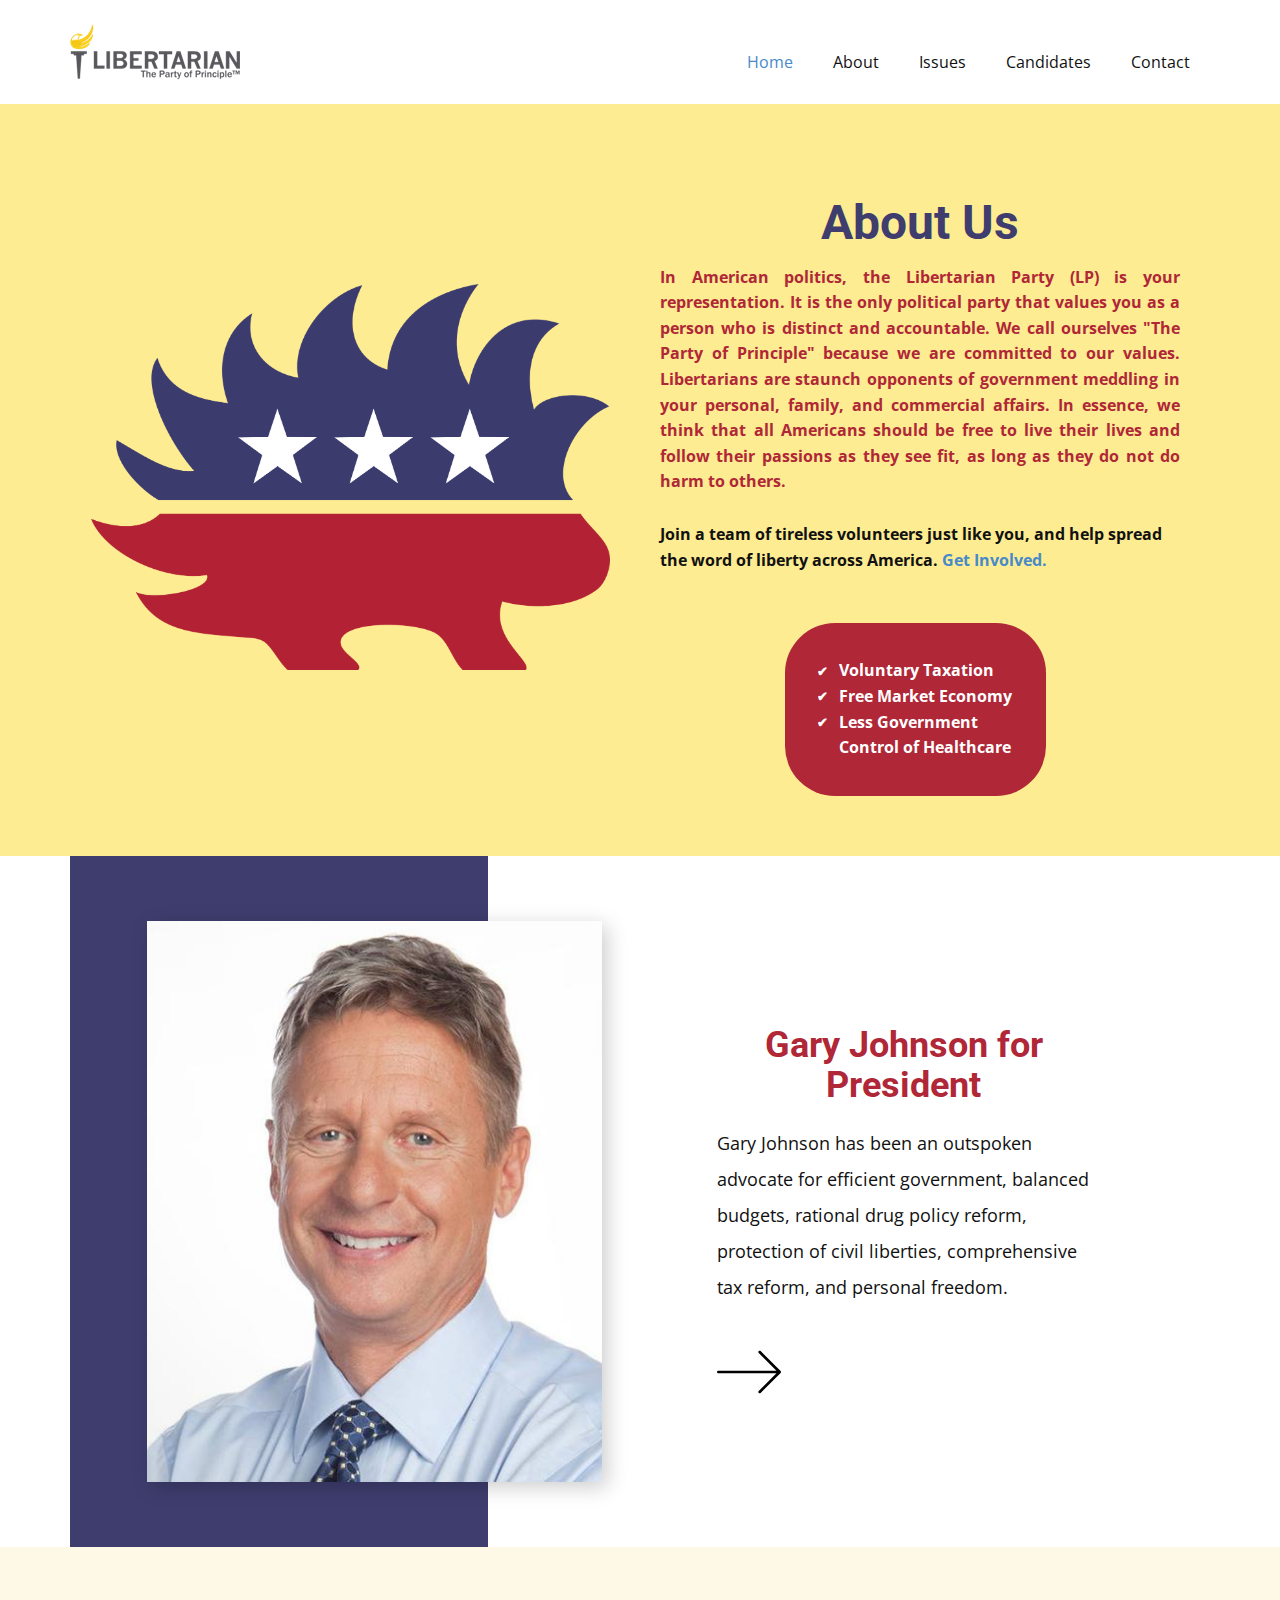
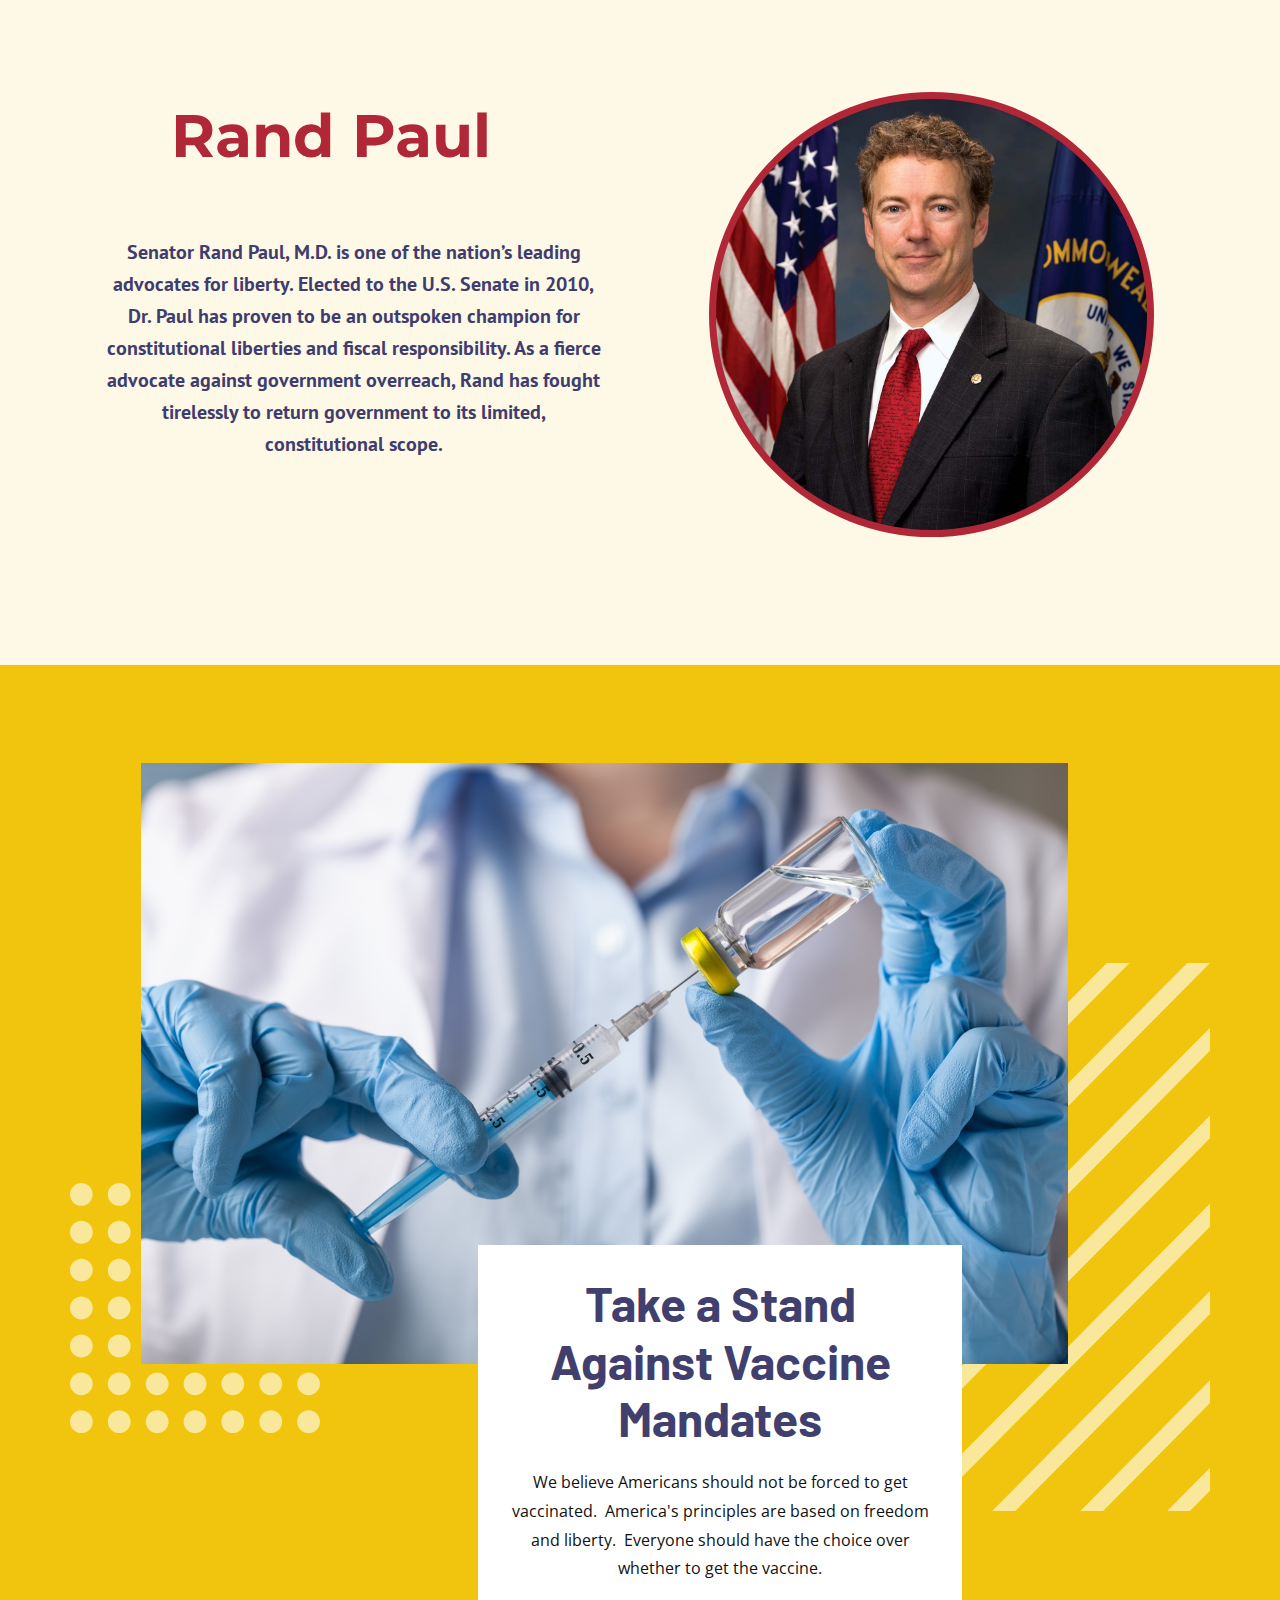
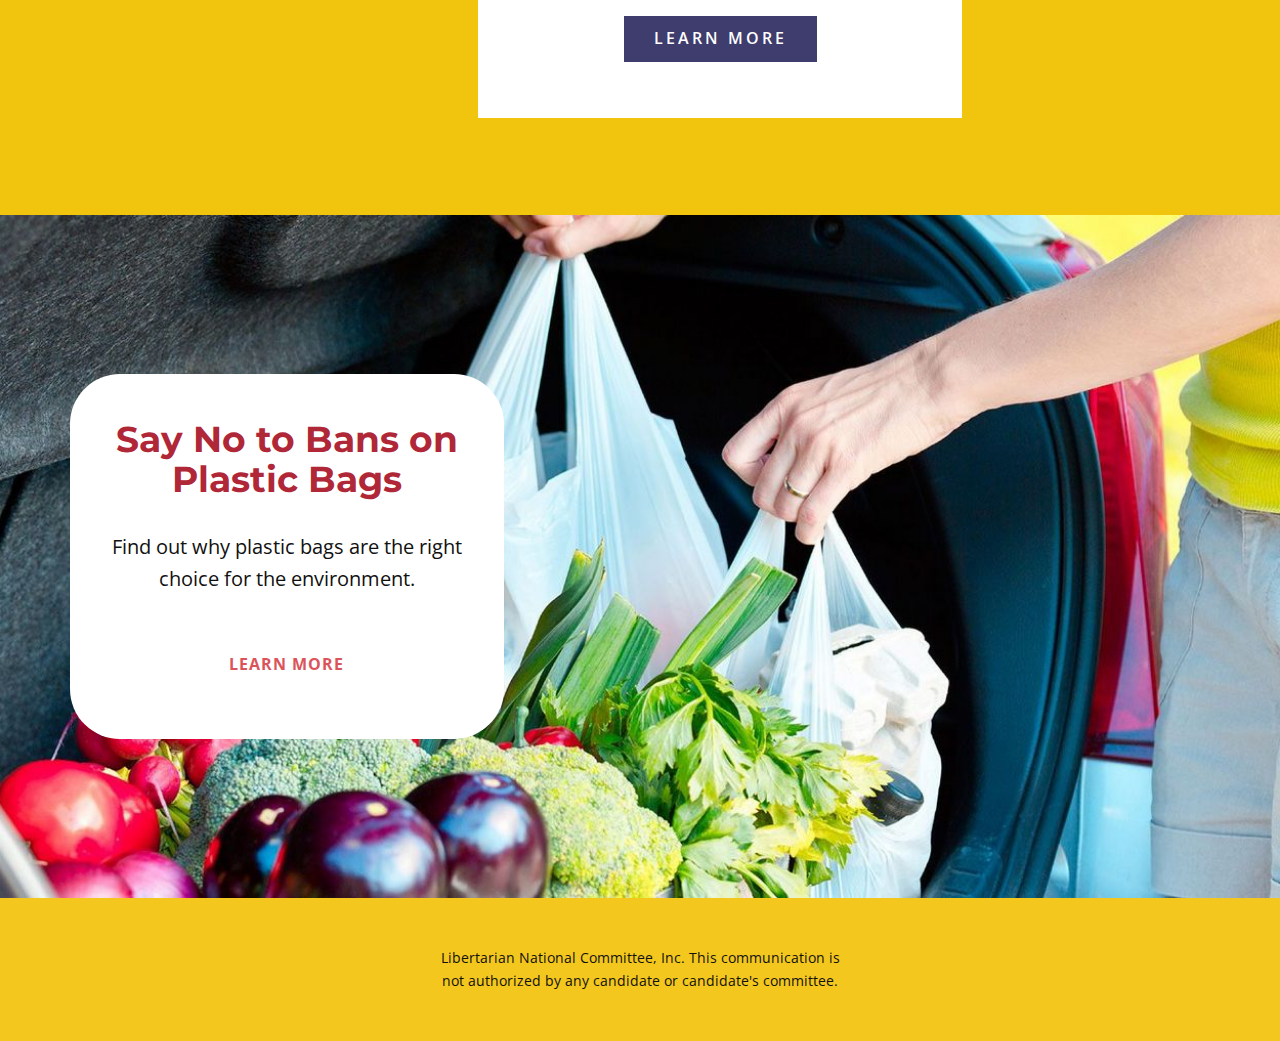
==== commit dfdfeb68: "updates" ====
--- a/index.html
+++ b/index.html
@@ -11,7 +11,7 @@
 <link rel="stylesheet" href="Home.css" media="screen">
     <script class="u-script" type="text/javascript" src="jquery.js" defer=""></script>
     <script class="u-script" type="text/javascript" src="nicepage.js" defer=""></script>
-    <meta name="generator" content="Nicepage 3.28.0, nicepage.com">
+    <meta name="generator" content="Nicepage 3.28.3, nicepage.com">
     <link id="u-theme-google-font" rel="stylesheet" href="https://fonts.googleapis.com/css?family=Roboto:100,100i,300,300i,400,400i,500,500i,700,700i,900,900i|Open+Sans:300,300i,400,400i,600,600i,700,700i,800,800i">
     <link id="u-page-google-font" rel="stylesheet" href="https://fonts.googleapis.com/css?family=Montserrat:100,100i,200,200i,300,300i,400,400i,500,500i,600,600i,700,700i,800,800i,900,900i|PT+Sans:400,400i,700,700i|Barlow:100,100i,200,200i,300,300i,400,400i,500,500i,600,600i,700,700i,800,800i,900,900i">
     
@@ -48,8 +48,8 @@
             <ul class="u-nav u-unstyled u-nav-1"><li class="u-nav-item"><a class="u-button-style u-nav-link u-text-active-palette-1-base u-text-hover-palette-2-base" href="Home.html" style="padding: 10px 20px;">Home</a>
 </li><li class="u-nav-item"><a class="u-button-style u-nav-link u-text-active-palette-1-base u-text-hover-palette-2-base" href="About.html" style="padding: 10px 20px;">About</a>
 </li><li class="u-nav-item"><a class="u-button-style u-nav-link u-text-active-palette-1-base u-text-hover-palette-2-base" href="Issues.html" style="padding: 10px 20px;">Issues</a>
-</li><li class="u-nav-item"><a class="u-button-style u-nav-link u-text-active-palette-1-base u-text-hover-palette-2-base" style="padding: 10px 20px;">Candidates</a>
-</li><li class="u-nav-item"><a class="u-button-style u-nav-link u-text-active-palette-1-base u-text-hover-palette-2-base" style="padding: 10px 20px;">Donate</a>
+</li><li class="u-nav-item"><a class="u-button-style u-nav-link u-text-active-palette-1-base u-text-hover-palette-2-base" href="Home.html#carousel_3bdb" data-page-id="710911890" style="padding: 10px 20px;">Candidates</a>
+</li><li class="u-nav-item"><a class="u-button-style u-nav-link u-text-active-palette-1-base u-text-hover-palette-2-base" style="padding: 10px 20px;">Contact</a>
 </li></ul>
           </div>
           <div class="u-custom-menu u-nav-container-collapse">
@@ -59,8 +59,8 @@
                 <ul class="u-align-center u-nav u-popupmenu-items u-unstyled u-nav-2"><li class="u-nav-item"><a class="u-button-style u-nav-link" href="Home.html" style="padding: 10px 20px;">Home</a>
 </li><li class="u-nav-item"><a class="u-button-style u-nav-link" href="About.html" style="padding: 10px 20px;">About</a>
 </li><li class="u-nav-item"><a class="u-button-style u-nav-link" href="Issues.html" style="padding: 10px 20px;">Issues</a>
-</li><li class="u-nav-item"><a class="u-button-style u-nav-link" style="padding: 10px 20px;">Candidates</a>
-</li><li class="u-nav-item"><a class="u-button-style u-nav-link" style="padding: 10px 20px;">Donate</a>
+</li><li class="u-nav-item"><a class="u-button-style u-nav-link" href="Home.html#carousel_3bdb" data-page-id="710911890" style="padding: 10px 20px;">Candidates</a>
+</li><li class="u-nav-item"><a class="u-button-style u-nav-link" style="padding: 10px 20px;">Contact</a>
 </li></ul>
               </div>
             </div>
@@ -89,7 +89,7 @@
                       <div class="u-container-style u-layout-cell u-right-cell u-size-60 u-layout-cell-2">
                         <div class="u-container-layout u-valign-bottom u-container-layout-2">
                           <h4 class="u-align-center u-text u-text-custom-color-1 u-text-1">About Us</h4>
-                          <p class="u-align-justify u-text u-text-custom-color-2 u-text-2">The Libertarian Party (LP) is your representative in American politics. It is the only political party that respects you as a unique and responsible individual. Our slogan is that we are “The Party of Principle” because we stand firmly on our principles. Libertarians strongly oppose any government interference in your personal, family, and business decisions. Essentially, we believe all Americans should be free to live their lives and pursue their interests as they see fit as long as they do no harm to another.</p>
+                          <p class="u-align-justify u-text u-text-custom-color-2 u-text-2"> In American politics, the Libertarian Party (LP) is your representation. It is the only political party that values you as a person who is distinct and accountable. We call ourselves "The Party of Principle" because we are committed to our values. Libertarians are staunch opponents of government meddling in your personal, family, and commercial affairs. In essence, we think that all Americans should be free to live their lives and follow their passions as they see fit, as long as they do not do harm to others. </p>
                           <p class="u-text u-text-3"> Join a team of tireless volunteers just like you, and help spread the word of liberty across America.&nbsp;<a href="http://www.lp.org/volunteer" class="u-active-none u-border-none u-btn u-button-style u-hover-none u-none u-text-palette-1-base u-btn-1">Get Involved.</a>
                           </p>
                         </div>
@@ -106,17 +106,17 @@
                           <ul class="u-custom-list u-text u-text-default u-text-4">
                             <li>
                               <div class="class u-list-icon">
-                                <div>✔</div>
+                                <div xmlns="http://www.w3.org/2000/svg" xmlns:xlink="http://www.w3.org/1999/xlink" version="1.1" xml:space="preserve" class="u-svg-content">✔</div>
                               </div>Voluntary Taxation
                             </li>
                             <li>
                               <div class="class u-list-icon">
-                                <div>✔</div>
+                                <div xmlns="http://www.w3.org/2000/svg" xmlns:xlink="http://www.w3.org/1999/xlink" version="1.1" xml:space="preserve" class="u-svg-content">✔</div>
                               </div>Free Market Economy
                             </li>
                             <li>
                               <div class="class u-list-icon">
-                                <div>✔</div>
+                                <div xmlns="http://www.w3.org/2000/svg" xmlns:xlink="http://www.w3.org/1999/xlink" version="1.1" xml:space="preserve" class="u-svg-content">✔</div>
                               </div>Less Government Control of Healthcare
                             </li>
                           </ul>
@@ -145,7 +145,7 @@
                 </div>
               </div>
               <div class="u-align-left u-container-style u-layout-cell u-size-38 u-layout-cell-2">
-                <div class="u-container-layout u-valign-middle u-container-layout-2">
+                <div class="u-container-layout u-container-layout-2">
                   <h2 class="u-align-center u-text u-text-custom-color-2 u-text-1">Gary Johnson for President</h2>
                   <p class="u-text u-text-2"> Gary Johnson has been an outspoken advocate for efficient government, balanced budgets, rational drug policy reform, protection of civil liberties, comprehensive tax reform, and personal freedom.</p><span class="u-icon u-icon-circle u-text-black u-icon-1"><svg class="u-svg-link" preserveAspectRatio="xMidYMin slice" viewBox="0 0 512 512" style=""><use xmlns:xlink="http://www.w3.org/1999/xlink" xlink:href="#svg-13fb"></use></svg><svg xmlns="http://www.w3.org/2000/svg" xmlns:xlink="http://www.w3.org/1999/xlink" version="1.1" xml:space="preserve" class="u-svg-content" viewBox="0 0 512 512" x="0px" y="0px" id="svg-13fb" style="enable-background:new 0 0 512 512;"><g><g><path d="M508.875,248.458l-160-160c-4.167-4.167-10.917-4.167-15.083,0c-4.167,4.167-4.167,10.917,0,15.083l141.792,141.792    H10.667C4.771,245.333,0,250.104,0,256s4.771,10.667,10.667,10.667h464.917L333.792,408.458c-4.167,4.167-4.167,10.917,0,15.083    c2.083,2.083,4.813,3.125,7.542,3.125c2.729,0,5.458-1.042,7.542-3.125l160-160C513.042,259.375,513.042,252.625,508.875,248.458z    "></path>
 </g>
@@ -165,7 +165,7 @@
               <div class="u-align-center u-container-style u-layout-cell u-size-30 u-layout-cell-1">
                 <div class="u-container-layout u-container-layout-1">
                   <h2 class="u-custom-font u-font-montserrat u-text u-text-custom-color-2 u-text-default u-text-1">Rand Pa​ul</h2>
-                  <p class="u-custom-font u-font-pt-sans u-text u-text-custom-color-1 u-text-default u-text-2"> Senator Rand Paul, M.D. is one of the nation’s&nbsp;leading advocates for liberty. Elected to the U.S. Senate in 2010, Dr. Paul has proven to be an outspoken champion for constitutional liberties and fiscal responsibility. As a fierce advocate against government overreach, Rand has fought tirelessly to return government to its limited, constitutional scope.</p>
+                  <p class="u-custom-font u-font-pt-sans u-text u-text-custom-color-1 u-text-2"> Senator Rand Paul, M.D. is one of the nation’s&nbsp;leading advocates for liberty. Elected to the U.S. Senate in 2010, Dr. Paul has proven to be an outspoken champion for constitutional liberties and fiscal responsibility. As a fierce advocate against government overreach, Rand has fought tirelessly to return government to its limited, constitutional scope.</p>
                 </div>
               </div>
               <div class="u-align-center u-container-style u-layout-cell u-size-30 u-layout-cell-2">
--- a/nicepage.css
+++ b/nicepage.css
@@ -35679,7 +35679,7 @@
 }
 
 .u-header .u-menu-1 {
-  margin: -34px 0 22px auto;
+  margin: -36px 0 24px auto;
 }
 
 .u-header .u-nav-1 {
--- a/Home.css
+++ b/Home.css
@@ -10,7 +10,6 @@
   margin-top: 60px;
   margin-bottom: 60px;
   margin-left: auto;
-  min-height: 625px;
 }
 
 .u-section-1 .u-layout-cell-1 {
@@ -91,7 +90,6 @@
   }
 
   .u-section-1 .u-layout-wrap-1 {
-    min-height: 374px;
     margin-left: initial;
   }
 
@@ -123,11 +121,6 @@
     min-height: 1120px;
   }
 
-  .u-section-1 .u-layout-wrap-1 {
-    min-height: 386px;
-    margin-left: initial;
-  }
-
   .u-section-1 .u-layout-cell-1 {
     min-height: 728px;
   }
@@ -156,11 +149,6 @@
 @media (max-width: 767px) {
   .u-section-1 .u-sheet-1 {
     min-height: 1156px;
-  }
-
-  .u-section-1 .u-layout-wrap-1 {
-    min-height: 322px;
-    margin-left: initial;
   }
 
   .u-section-1 .u-layout-cell-1 {
@@ -246,7 +234,7 @@
 
 .u-section-2 .u-text-1 {
   font-weight: 700;
-  margin: 20px 0 0;
+  margin: 140px 0 0;
 }
 
 .u-section-2 .u-text-2 {
@@ -258,7 +246,7 @@
 .u-section-2 .u-icon-1 {
   height: 64px;
   width: 64px;
-  margin: 30px auto 0 0;
+  margin: 35px auto 0 0;
 }
 
 @media (max-width: 1199px) {
@@ -562,7 +550,6 @@
   width: 484px;
   min-height: 473px;
   background-image: none;
-  height: auto;
   margin: -119px 248px 60px auto;
 }
 
@@ -608,7 +595,6 @@
 
   .u-section-4 .u-group-1 {
     margin-right: 152px;
-    height: auto;
   }
 }
 
